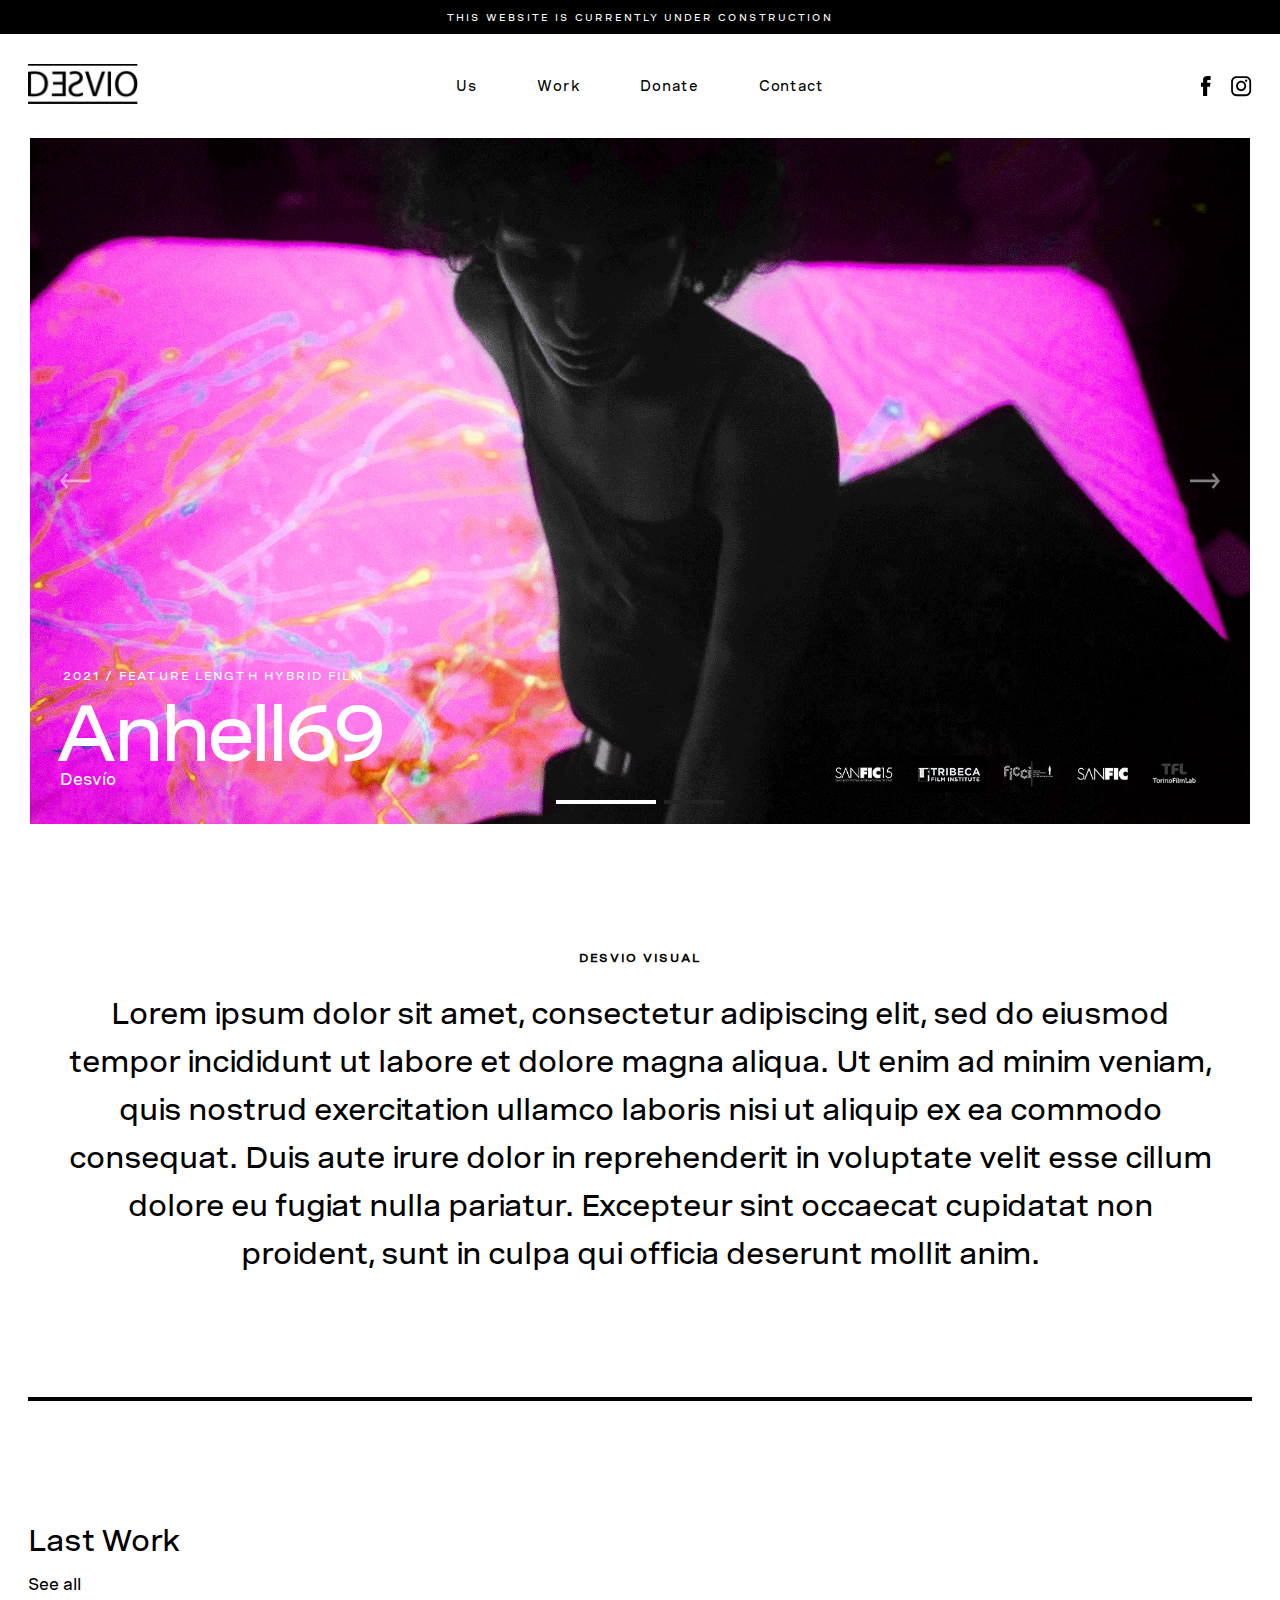
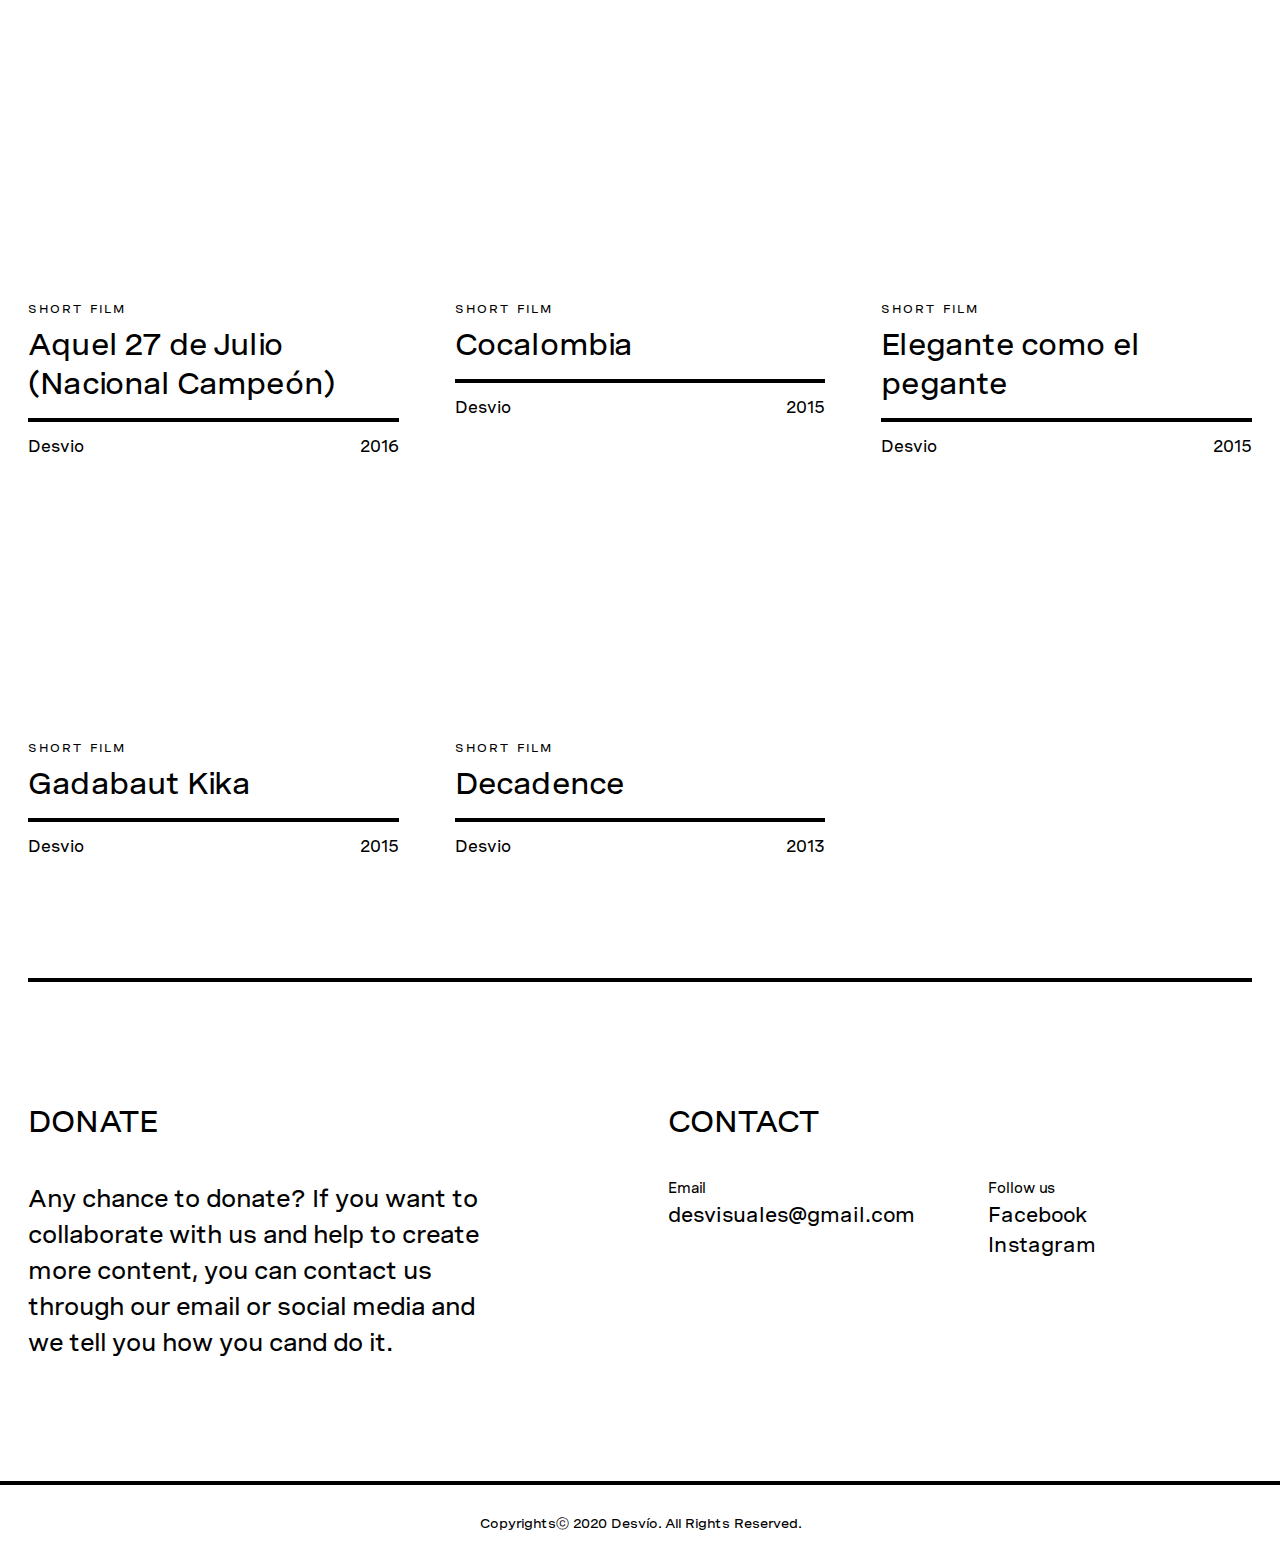
==== index.html @ 04365821 "Desvio Index" ====
<!DOCTYPE html>
<html lang="en">
  <head>
    <meta charset="UTF-8" />
    <meta name="viewport" content="width=device-width, initial-scale=1.0" />
    <meta http-equiv="X-UA-Compatible" content="ie=edge" />
    <title>DESVIO visual</title>
    <link rel="shortcut icon" href="images/favicon/favicon.ico" type="image/x-icon">
    <link rel="icon" href="images/favicon/favicon.ico" type="image/x-icon">
    <link rel="stylesheet" href="styles/styles.css" />
    <link rel="stylesheet" href="styles/filter-styles.css">
  </head>
  <body>
    <div class="auxiliary-bar">
      <small>
        This website is currently under construction
      </small>
    </div>
    <header class="header">
      <div class="container container-header">
        <div class="header-logo">
          <img src="images/logo.png" alt="DESVIO logo" />
        </div>
        
          <ul class="menu">
            <li class="menu-item"><a href="#" class="menu-link">Us</a></li>
            <li class="menu-item"><a href="#" class="menu-link">Work</a></li>
            <li class="menu-item"><a href="#" class="menu-link">Donate</a></li>
            <li class="menu-item"><a href="#" class="menu-link">Contact</a></li>
          </ul>
      
          <ul class="social-media">
            <li class="social-media-item social-media-face">
             <a href="https://www.facebook.com/desviotv/" target="a_blank"> <img src="images/icons/icon-facebook.svg" alt="Icon Facebook" /></a>
            </li class="social-media-item social-media-face">
            <li class="social-media-item social-media-insta">
              <a href="https://www.instagram.com/desviovisual/?hl=es-la" target="a_blank"><img src="images/icons/icon-instagram.svg" alt="Icon Instagram" /></a>
            </li>
          </ul>
     
      </div>
    </header>
    <div class="slider">
      <div class="slider-container">
        <div class="mySlides fade">
            <img src="images/anhell69.gif" alt="Anhell69">
          <div class="slide-description slide-description--black">
            <span class="slide-description__eyebrow">
              2021 / Feature Length Hybrid Film</span>
              <a href="#item-details" class="slide-description__link">
              <span class="slide-description__title">
                Anhell69</span
              >
            </a>
              <span class="slide-description__director"> Desvío</span>
          </div>
        </div>
        <div class="mySlides fade">
          <img src="images/son_of_sodom.gif" alt="Son of sodom">
          <div class="slide-description slide-description--black">
            <span class="slide-description__eyebrow">
                2021 / shortfilm </span>
              <a class="slide-description__link" href="#">
              <span class="slide-description__title">
               Son of sodom</span>
            </a>
              <span class="slide-description__director"> Desvío</span>
          </div>
        </div>  
        <a class="prev" onclick="plusSlides(-1)"><img src="images/icons/Icon-arrow-left-slider.svg" alt="Arrow Left Slider"></a>
        <a class="next" onclick="plusSlides(1)"><img src="images/icons/Icon-arrow-slider.svg" alt="Arrow RightSlider"></a>

        <div class="slider-dots">
          <span class="dot" onclick="currentSlide(1)">
          </span> 
          <span class="dot" onclick="currentSlide(2)"></span> 
        </div>
      </div>
    
    </div>
    <main>
      <div class="container">
        <div class="stament">
          <h5 class="stament-title">Desvio Visual</h5>
          <p class="stament-description">Lorem ipsum dolor sit amet, consectetur adipiscing elit, sed do eiusmod tempor incididunt ut labore et dolore magna aliqua. Ut enim ad minim veniam, quis nostrud exercitation ullamco laboris nisi ut aliquip ex ea commodo consequat. Duis aute irure dolor in reprehenderit in voluptate velit esse cillum dolore eu fugiat nulla pariatur. Excepteur sint occaecat cupidatat non proident, sunt in culpa qui officia deserunt mollit anim.</p>
          <hr class="separator">
        </div>

        <div class="last-work-container">
          <div class="last-work-header">
            <h2 class="last-work-header__title">
              Last Work
            </h2>
            <a href="" class="last-work-header__link">
              See all <img class="last-work-header__link__icon link-animated" src="Images/icons/icon-arrow-link.svg" alt="" />
            </a>
          </div>
          <div class="last-work__content">
            <div class="element-tile">
              <div class="element-tile__media"> 
                <iframe
                  src="https://www.youtube.com/embed/yC8WXFBJ1Y8"
                  frameborder="0"
                  allow="accelerometer; autoplay; encrypted-media; gyroscope; picture-in-picture"
                  allowfullscreen
                ></iframe>
              </div>
              <h6 class="element-tile__eyebrow">
                Short Film
              </h6>
              <h2 class="element-tile__title">
                Aquel 27 de Julio (Nacional Campeón)
              </h2>
              <hr class="separator element-tile__separator" />
              <span class="element-tile__director">
                Desvio
              </span>
              <span class="element-tile__year">
                2016
              </span>
            </div>
            <div class="element-tile">
              <div class="element-tile__media">
                <iframe
                  src="https://www.youtube.com/embed/OavfVPqR9Fc"
                  frameborder="0"
                  allow="accelerometer; autoplay; encrypted-media; gyroscope; picture-in-picture"
                  allowfullscreen
                ></iframe>
              </div>
              <h6 class="element-tile__eyebrow">
                Short Film
              </h6>
              <h2 class="element-tile__title">
                Cocalombia
              </h2>
              <hr class="separator element-tile__separator" />
              <span class="element-tile__director">
                Desvio
              </span>
              <span class="element-tile__year">
                2015
              </span>
            </div>
            <div class="element-tile">
              <div class="element-tile__media">
                  <iframe
                    src="https://player.vimeo.com/video/106075002?title=0&byline=0&portrait=0"
                    frameborder="0"
                    allow="autoplay; fullscreen"
                    allowfullscreen
                  ></iframe>
                <script src="https://player.vimeo.com/api/player.js"></script>
              </div>
              <h6 class="element-tile__eyebrow">
                Short Film
              </h6>
              <h2 class="element-tile__title">
                Elegante como el pegante
              </h2>
              <hr class="separator element-tile__separator" />
              <span class="element-tile__director">
                Desvio
              </span>
              <span class="element-tile__year">
                2015
              </span>
            </div>
            <div class="element-tile">
              <div class="element-tile__media">
                <iframe
                  src="https://www.youtube.com/embed/sgdXY-Kqw4E"
                  frameborder="0"
                  allow="accelerometer; autoplay; encrypted-media; gyroscope; picture-in-picture"
                  allowfullscreen
                ></iframe>
              </div>
              <h6 class="element-tile__eyebrow">
                Short Film
              </h6>
              <h2 class="element-tile__title">
                Gadabaut Kika
              </h2>
              <hr class="separator element-tile__separator" />
              <span class="element-tile__director">
                Desvio
              </span>
              <span class="element-tile__year">
                2015
              </span>
            </div>
            <div class="element-tile">
              <div class="element-tile__media">
                <iframe
                  src="https://www.youtube.com/embed/8o24Tc1BfIw"
                  frameborder="0"
                  allow="accelerometer; autoplay; encrypted-media; gyroscope; picture-in-picture"
                  allowfullscreen
                ></iframe>
              </div>
              <h6 class="element-tile__eyebrow">
                Short Film
              </h6>
              <h2 class="element-tile__title">
                Decadence
              </h2>
              <hr class="separator element-tile__separator" />
            <div class=>
                <span class="element-tile__director">
                  Desvio
                </span>
                <span class="element-tile__year">
                  2013
                </span>
            </div>
            </div>
          </div>
          <hr class="separator">
        </div>
      </div>
    </main>
    <footer class="footer">
      <div class="container container-footer">
        <div class="donate">
          <h2 class="donate-title">
            Donate
          </h2>
          <p class="donate-description"> 
            Any chance to donate? If you want to collaborate with us and help to create more content, you can contact us through our email or social media and we tell you how you cand do it.
          </p>
        </div>
        <div class="contact">
          <h2 class="contact-title">
            Contact
          </h2>
          <div class="contact-container">
              <div class="contact-data">
                <div class="contact-data__email">
                  <h6 class="contact-data__title">Email</h6>
                  <span class="contact-data__description">desvisuales@gmail.com</span>
                </div>
              </div>
              <div class="contact-data">
                  <div class="contact-data__social">
                    <h6 class="contact-data__title">
                      Follow us
                    </h6>
                  <div class="data-links">
                    <a class="data-links__link" href="https://www.facebook.com/desviotv/" target="a_blank">Facebook <img class="data-links__icon"src="Images/icons/Icon-arrow-link.svg" alt=""></a>
                    <a class="data-links__link" href="https://www.instagram.com/desviovisual/?hl=es-la" target="a_blank">Instagram <img class="data-links__icon"src="Images/icons/Icon-arrow-link.svg" alt=""></a>
                  </div>
                  </div>
              </div>
          </div>
        </div>
      </div>
      <hr class="separator footer__separator">
      <small class="footer__copyrights">Copyrightsⓒ 2020 Desvío. All Rights Reserved.</small>
    </footer>

    <div id="item-details" class="modal item-details">
      <div class="item-container">\
      <a class="close-button" href="#">
        <img src="images/icons/icon-close.svg" alt="Close button">
      </a>
      <div class="item-info">
        <div class="data-info">
          <div class="data-info__tittle"></div>
        </div>

      </div>
      <div class="item-description">
        <h1 class="item-description__title">
          Anhell69
        </h1>
        <div class="item-description__image">
          <img src="images/anhell69.gif" alt="Image Anhell69">
        </div>
      </div>
      </div>
    </div>
    <script src="js/app.js"></script>
  </body>
</html>
---- styles/styles.css ----
* {
  box-sizing: border-box;
  list-style: none;
  margin: 0;
  padding: 0;
  text-decoration: none;
}

@font-face {
  font-family: "Spezia Wide";
  src: url("../fonts/Spezia-WideMedium.eot");
  src: url("../fonts/Spezia-WideMedium.eot?#iefix") format("embedded-opentype"),
    url("../fonts/Spezia-WideMedium.woff2") format("woff2"),
    url("../fonts/Spezia-WideMedium.woff") format("woff"),
    url("../fonts/Spezia-WideMedium.ttf") format("truetype"),
    url("../fonts/Spezia-WideMedium.svg#Spezia-WideMedium") format("svg");
  font-weight: 500;
  font-style: normal;
  font-display: swap;
}

/* START ANIMATIONS */

.link-link {
  transition: transform 0.2s linear;
}

/* END ANIMATIONS */

body {
  font-family: Spezia Wide, Arial, Helvetica, sans-serif;
}

img,
video,
iframe {
  width: 100%;
}

h1 {
  font-size: 80px;
  line-height: 1;
  letter-spacing: -5px;
}

h2 {
  font-size: 30px;
  font-weight: inherit;
  letter-spacing: -0.83px;
  line-height: 1.3;
}

h6 {
  font-size: 14px;
  line-height: 1;
  font-weight: inherit;
}

.span {
  display: inline-block;
}

.separator {
  background-color: black;
  border: 0;
  height: 4px;
}

.auxiliary-bar {
  background: black;
  color: white;
  font-size: 12px;
  letter-spacing: 2px;
  padding: 10px 20px;
  text-align: center;
  text-transform: uppercase;
}

.header {
  margin: 30px 0;
}

.container {
  margin: 0 auto;
  max-width: 1920px;
  padding: 0 28px;
  width: 100%;
}

.container-header {
  align-items: center;
  display: flex;
  justify-content: space-between;
}

.container-header > * {
  flex: 1;
}

.container-footer {
  display: grid;
  grid-template-columns: repeat(12, 1fr);
  grid-column-gap: 56px;
  width: 100%;
}

.header-logo {
  width: 100%;
}

.header-logo img {
  max-width: 110px;
}

.menu {
  display: flex;
  justify-content: space-between;
}

.menu-link {
  color: black;
  display: block;
  font-size: 14px;
  letter-spacing: 0.88px;
  padding: 10px 30px;
}

.social-media {
  align-items: center;
  display: flex;
  justify-content: flex-end;
}

.social-media-item {
  height: 20px;
  padding: 0;
}

.social-media-item:not(:first-child) {
  margin-left: 20px;
}

.stament {
  margin-bottom: 120px;
  text-align: center;
}

.stament-title {
  font-size: 12px;
  letter-spacing: 2px;
  line-height: 1.8;
  margin-bottom: 20px;
  text-transform: uppercase;
}

.stament-description {
  font-size: 30px;
  letter-spacing: -1px;
  line-height: 1.6;
  margin: 0 auto 120px;
  max-width: 1144px;
  width: 100%;
}

.last-work-container {
  margin-bottom: 120px;
}

.last-work-header {
  margin-bottom: 80px;
}

.last-work-header__title {
  margin-bottom: 15px;
}

.last-work-header__link {
  font-size: 16px;
  color: black;
}

.last-work-header__link__icon {
  margin-left: 10px;
  width: 23px;
}

.last-work__content {
  display: grid;
  grid-template-columns: repeat(3, 1fr);
  grid-gap: 56px;
  margin-bottom: 120px;
}

.element-tile {
  position: relative;
}

.element-tile__media {
  padding-bottom: 56.2%;
  position: relative;
  margin-bottom: 20px;
}
.element-tile__media img,
.element-tile__media iframe {
  height: 100%;
  position: absolute;
}

.element-tile__eyebrow {
  font-size: 12px;
  line-height: 1;
  letter-spacing: 2px;
  margin-bottom: 10px;
  text-transform: uppercase;
}

.element-tile__title,
.element-tile__separator {
  margin-bottom: 15px;
}

.element-tile__director,
.element-tile__year {
  font-size: 16px;
  line-height: 1.3;
  letter-spacing: 0;
}

.element-tile__title {
  margin-bottom: 15px;
}

.element-tile__year {
  position: absolute;
  right: 0;
}

.container-footer {
  margin-bottom: 120px;
}

.donate {
  grid-column: 1 /6;
}

.donate-title,
.contact-title {
  margin-bottom: 40px;
  text-transform: uppercase;
}

.donate-description {
  font-size: 24px;
  font-weight: 300;
  line-height: 1.5;
}

.contact {
  grid-column: 7 / 13;
}

.contact-container {
  display: flex;
  justify-content: space-between;
}

.contact-container > * {
  width: calc((100% - 56px) / 2);
}

.contact-data__description,
.data-links__link {
  color: black;
  font-size: 20px;
  line-height: 1;
}

.contact-data div:not(:last-child) {
  margin-bottom: 25px;
}

.contact-data__title {
  margin-bottom: 10px;
}

.data-links .data-links__link:not(:last-child) {
  margin-bottom: 10px;
}

.data-links__link {
  display: block;
}

.data-links__icon {
  transition: transform 0.2s ease;
  width: 23px;
}

.data-links__link:hover .data-links__icon {
  transform: translateX(10px);
}

.footer__separator,
.footer__copyrights {
  grid-column: 1 / 13;
}

.footer__copyrights {
  padding: 30px 0;
  display: block;
  text-align: center;
}

/* MODAL */
.modal {
  background: transparent;
  bottom: 50%;
  height: 0;
  left: 50%;
  overflow: hidden;
  position: absolute;
  right: 50%;
  top: 50%;
  width: 0;
}

.modal:target {
  background: rgba(0, 0, 0, 0.9);
  bottom: 0;
  height: 100vh;
  left: 0;
  position: fixed;
  right: 0;
  top: 0;
  transition: background 0.2s linear;
  width: 100vw;
}

.item-container {
  border: 1px solid red;
  column-gap: 56px;
  display: grid;
  grid-template-columns: repeat(12, 1fr);
  margin: 0 auto;
  max-width: 1920px;
  width: 100%;
}

.item-info {
  grid-column: 2 / 5;
}

.item-descrioption__title {
  grid-column: 5 / 11;
}

.item-description__title {
  color: white;
}
---- styles/filter-styles.css ----
.slider {
  margin-bottom: 120px;
}

.slider-container {
  margin: auto;
  max-width: 1920px;
  padding: 0 30px;
  position: relative;
  width: 100%;
}

.mySlides {
  display: none;
}

.slide-description > * {
  display: block;
}

.slide-description {
  bottom: 40px;
  color: white;
  left: 60px;
  position: absolute;
}

.slide-description__eyebrow {
  font-size: 12px;
  line-height: 1;
  letter-spacing: 2px;
  margin-bottom: 10px;
  margin-left: 0.2rem;
  text-transform: uppercase;
}

.slide-description__link {
  color: white;
}

.slide-description__link--black {
  color: black;
}

.slide-description__title {
  font-size: 80px;
  line-height: 1;
  letter-spacing: -5px;
  margin-bottom: 50px;
  margin-left: -0.3rem;
}

.slide-description__director {
  font-size: 16px;
  line-height: 1;
}

.prev,
.next {
  cursor: pointer;
  opacity: 0.5;
  padding: 30px;
  position: absolute;
  top: 50%;
  transform: translateY(-50%);
  transition: opacity 0.6s ease, transform 0.3s;
  width: auto;
}

/* Position the "next button" to the right */

.prev {
  left: 30px;
}

.next {
  right: 30px;
}

/* On hover, add a black background color with a little bit see-through */

.prev:hover,
.next:hover {
  color: red;
  opacity: 1;
  transform: translateX(-10px) translateY(-50%);
}

.next:hover {
  transform: translateX(10px) translateY(-50%);
}

.slider-dots {
  bottom: 20px;
  position: absolute;
  left: 50%;
  transform: translateX(-50%);
}

/* The dots/bullets/indicators */
.dot {
  cursor: pointer;
  display: inline-block;
  height: 4px;
  margin: 0 2px;
  background-color: #222222;
  transition: background-color 0.6s ease, width 0.6s;
  width: 60px;
}

.active,
.dot:hover {
  background-color: white;
}

.active {
  width: 100px;
}

/* Fading animation */
.fade {
  -webkit-animation-name: fade;
  -webkit-animation-duration: 1.5s;
  animation-name: fade;
  animation-duration: 1.5s;
}

@-webkit-keyframes fade {
  from {
    opacity: 0.4;
  }
  to {
    opacity: 1;
  }
}

@keyframes fade {
  from {
    opacity: 0.4;
  }
  to {
    opacity: 1;
  }
}

/* On smaller screens, decrease text size */
@media only screen and (max-width: 300px) {
  .prev,
  .next,
  .text {
    font-size: 11px;
  }
}
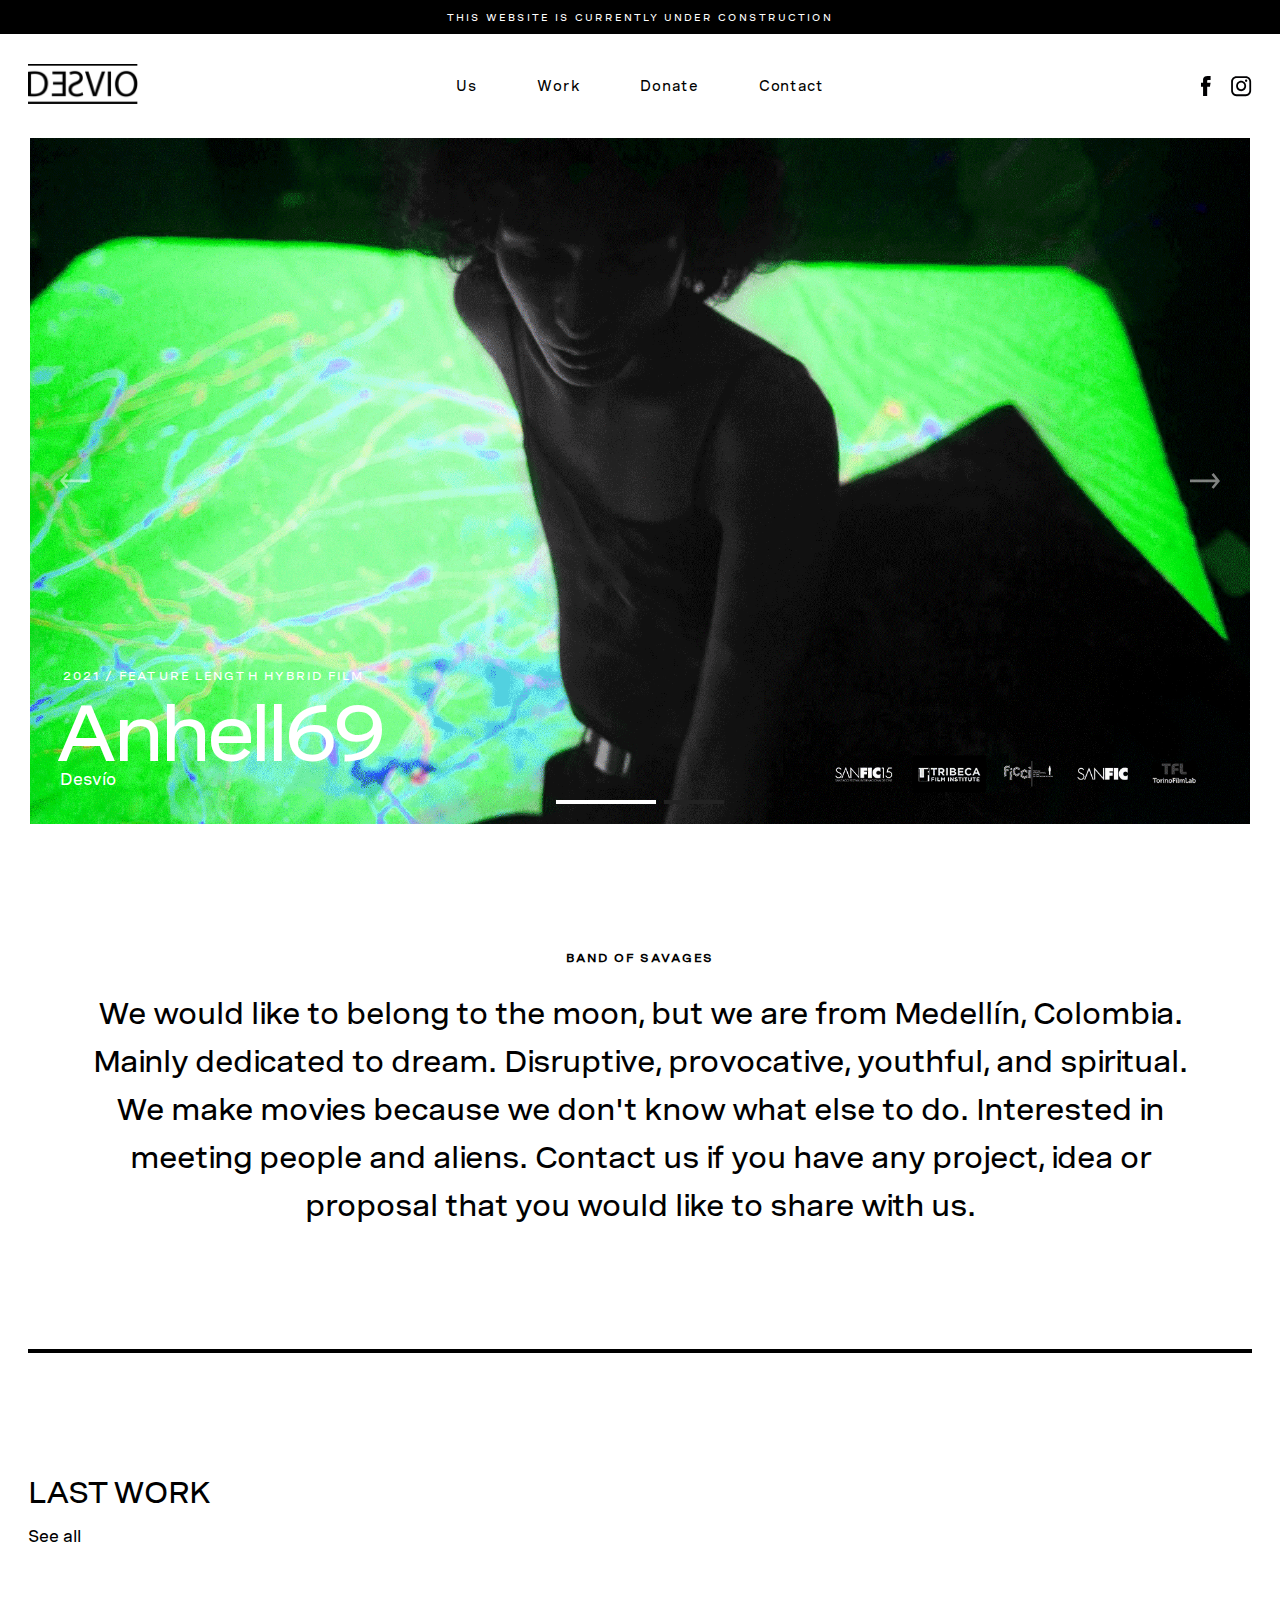
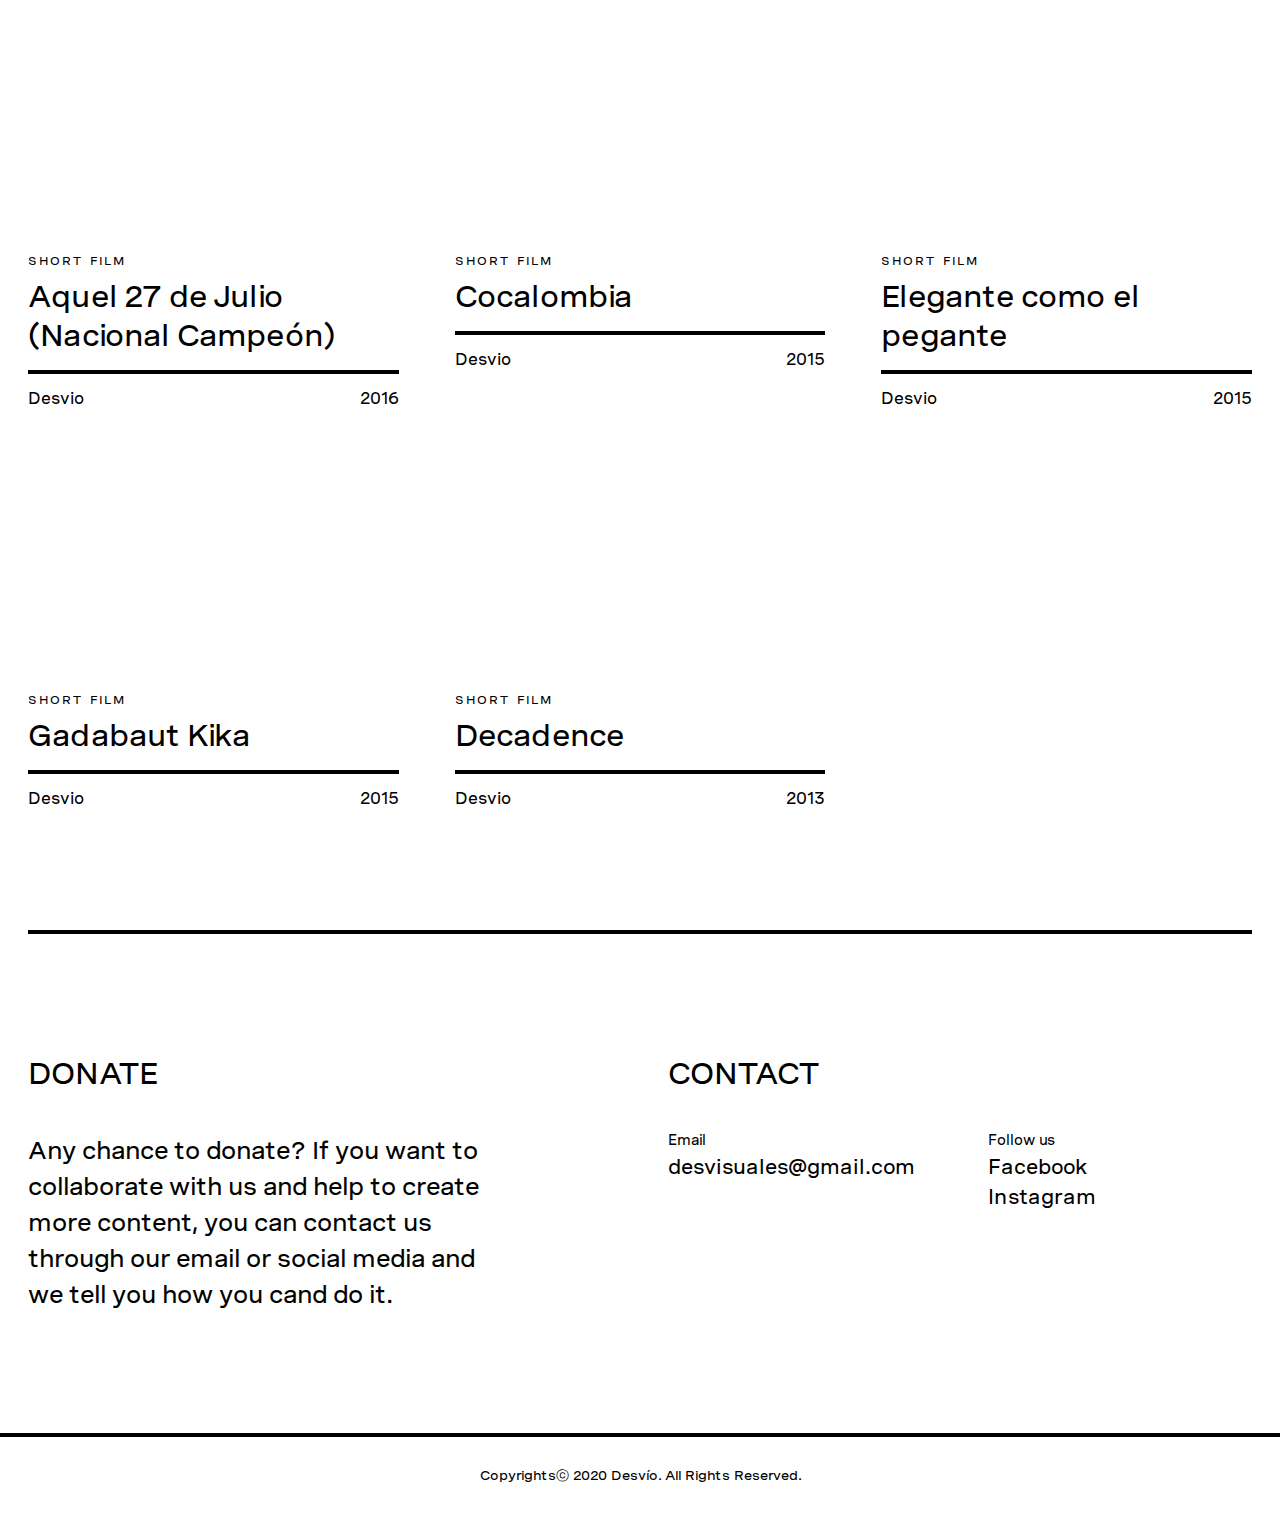
==== commit 965bab2d: "CNAME" ====
--- a/index.html
+++ b/index.html
@@ -81,8 +81,15 @@
     <main>
       <div class="container">
         <div class="stament">
-          <h5 class="stament-title">Desvio Visual</h5>
-          <p class="stament-description">Lorem ipsum dolor sit amet, consectetur adipiscing elit, sed do eiusmod tempor incididunt ut labore et dolore magna aliqua. Ut enim ad minim veniam, quis nostrud exercitation ullamco laboris nisi ut aliquip ex ea commodo consequat. Duis aute irure dolor in reprehenderit in voluptate velit esse cillum dolore eu fugiat nulla pariatur. Excepteur sint occaecat cupidatat non proident, sunt in culpa qui officia deserunt mollit anim.</p>
+          <h5 class="stament-title">Band of savages</h5>
+          <p class="stament-description">We would like to belong to the moon, but we are from Medellín, Colombia.
+            Mainly dedicated to dream.
+            Disruptive, provocative, youthful, and spiritual.
+            We make movies because we don't know what else to do.
+            Interested in meeting people and aliens.
+            Contact us if you have any project,
+            idea or proposal that you would like to share with us.
+            </p>
           <hr class="separator">
         </div>
 
--- a/styles/styles.css
+++ b/styles/styles.css
@@ -172,6 +172,7 @@
 
 .last-work-header__title {
   margin-bottom: 15px;
+  text-transform: uppercase;
 }
 
 .last-work-header__link {
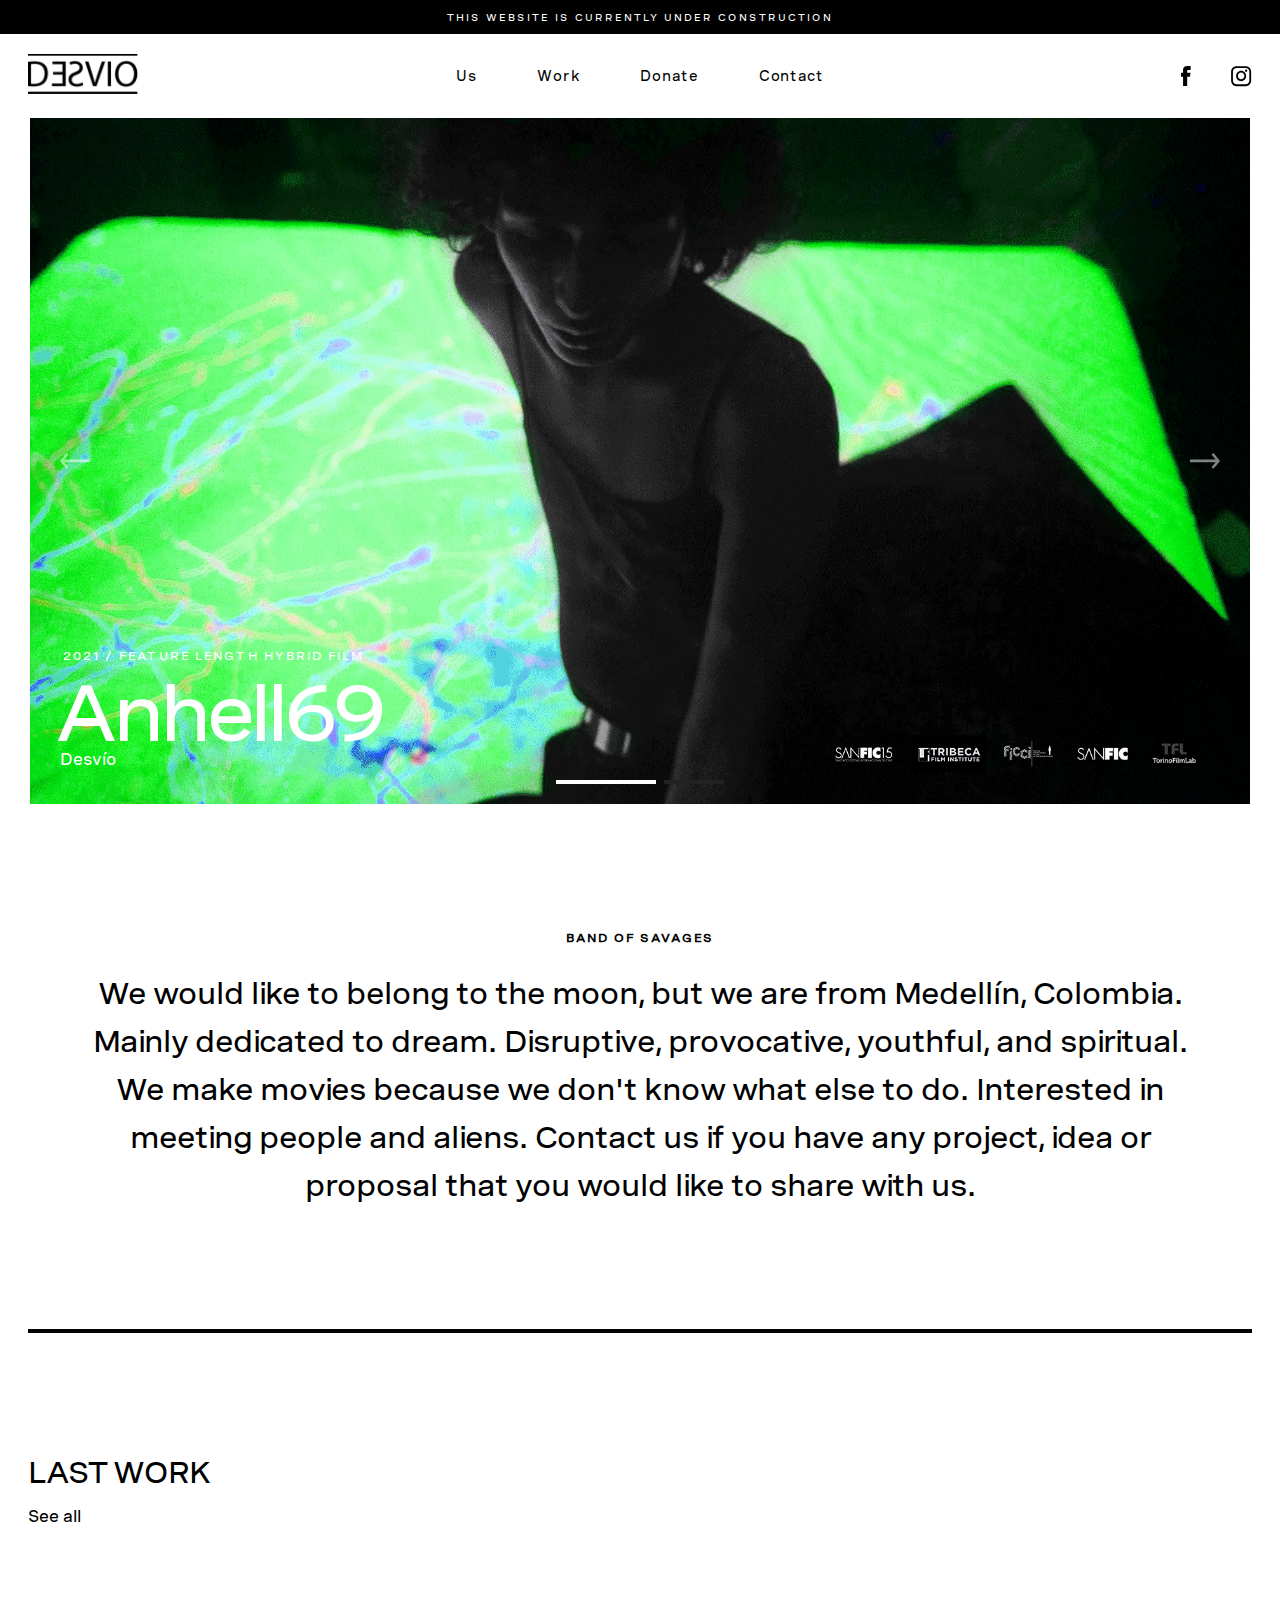
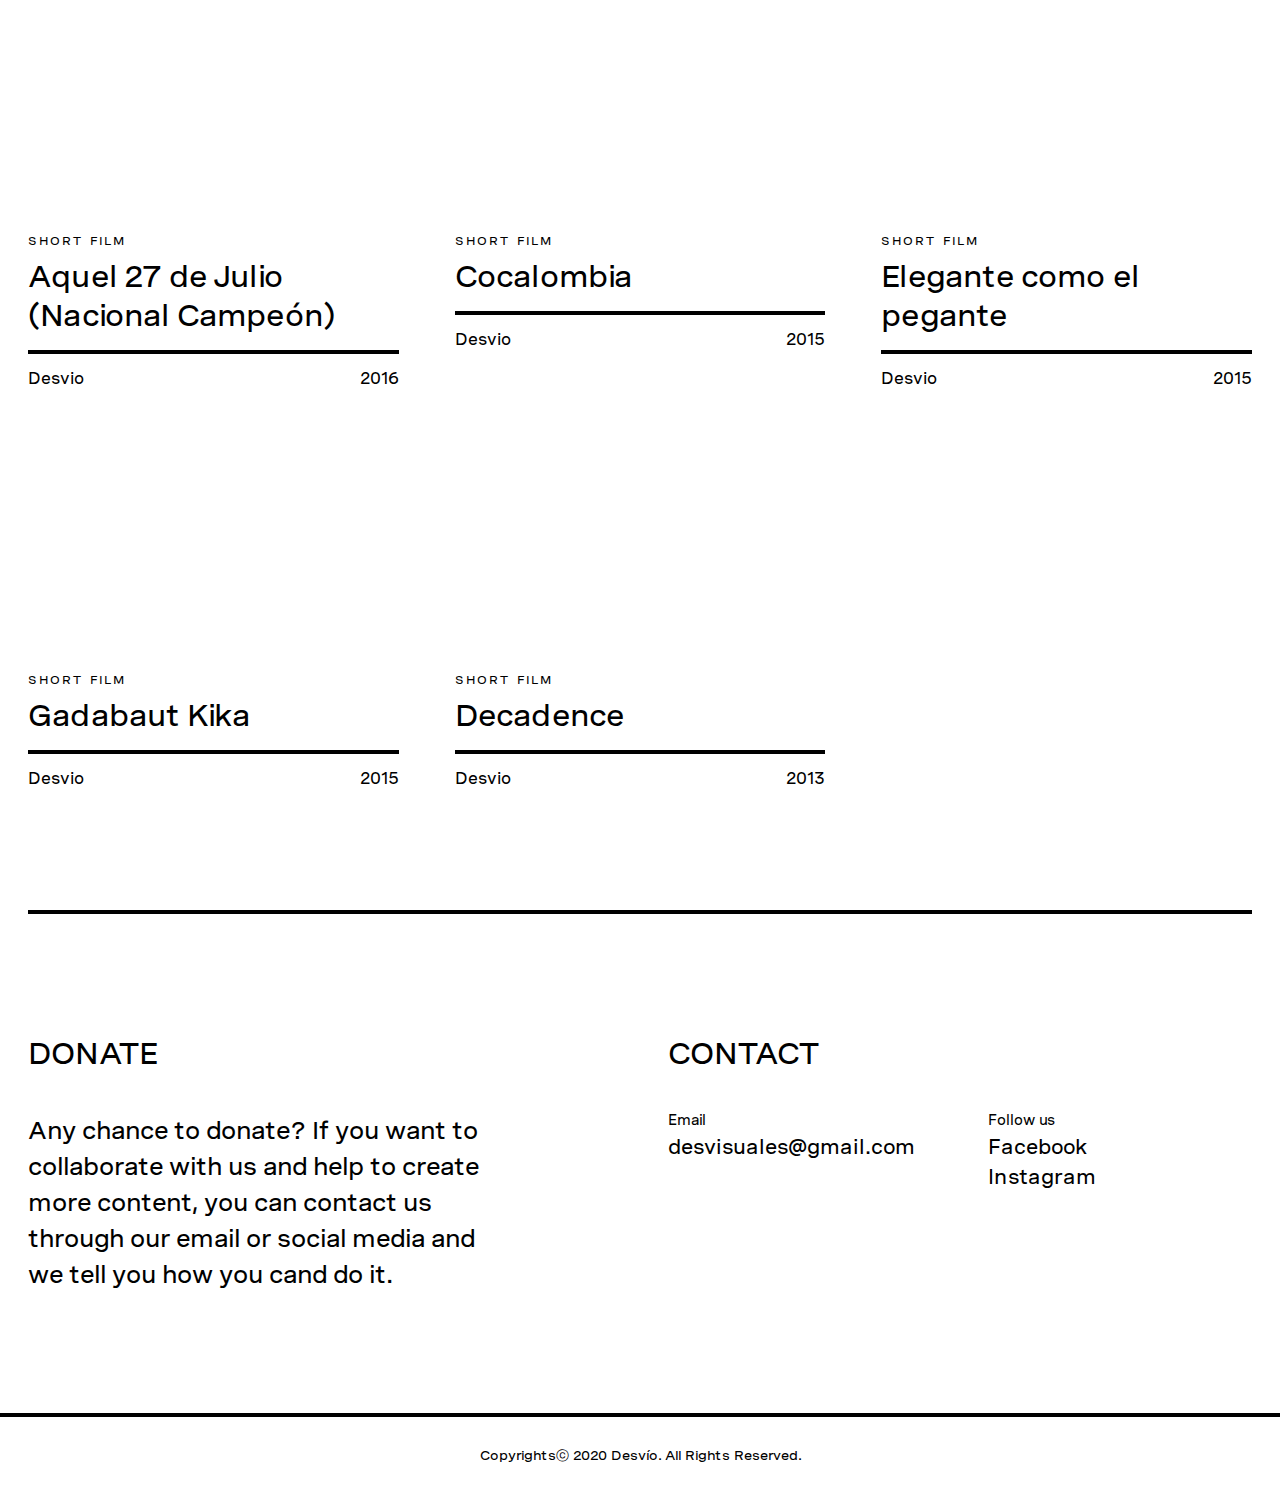
==== commit 7d322534: "Set Modal" ====
--- a/index.html
+++ b/index.html
@@ -5,10 +5,14 @@
     <meta name="viewport" content="width=device-width, initial-scale=1.0" />
     <meta http-equiv="X-UA-Compatible" content="ie=edge" />
     <title>DESVIO visual</title>
-    <link rel="shortcut icon" href="images/favicon/favicon.ico" type="image/x-icon">
-    <link rel="icon" href="images/favicon/favicon.ico" type="image/x-icon">
+    <link
+      rel="shortcut icon"
+      href="images/favicon/favicon.ico"
+      type="image/x-icon"
+    />
+    <link rel="icon" href="images/favicon/favicon.ico" type="image/x-icon" />
     <link rel="stylesheet" href="styles/styles.css" />
-    <link rel="stylesheet" href="styles/filter-styles.css">
+    <link rel="stylesheet" href="styles/filter-styles.css" />
   </head>
   <body>
     <div class="auxiliary-bar">
@@ -21,76 +25,86 @@
         <div class="header-logo">
           <img src="images/logo.png" alt="DESVIO logo" />
         </div>
-        
-          <ul class="menu">
-            <li class="menu-item"><a href="#" class="menu-link">Us</a></li>
-            <li class="menu-item"><a href="#" class="menu-link">Work</a></li>
-            <li class="menu-item"><a href="#" class="menu-link">Donate</a></li>
-            <li class="menu-item"><a href="#" class="menu-link">Contact</a></li>
-          </ul>
-      
-          <ul class="social-media">
-            <li class="social-media-item social-media-face">
-             <a href="https://www.facebook.com/desviotv/" target="a_blank"> <img src="images/icons/icon-facebook.svg" alt="Icon Facebook" /></a>
-            </li class="social-media-item social-media-face">
-            <li class="social-media-item social-media-insta">
-              <a href="https://www.instagram.com/desviovisual/?hl=es-la" target="a_blank"><img src="images/icons/icon-instagram.svg" alt="Icon Instagram" /></a>
-            </li>
-          </ul>
-     
+
+        <ul class="menu">
+          <li class="menu-item"><a href="#" class="menu-link">Us</a></li>
+          <li class="menu-item"><a href="#" class="menu-link">Work</a></li>
+          <li class="menu-item"><a href="#" class="menu-link">Donate</a></li>
+          <li class="menu-item"><a href="#" class="menu-link">Contact</a></li>
+        </ul>
+
+        <ul class="social-media">
+          <li class="social-media-item social-media-face">
+            <a href="https://www.facebook.com/desviotv/" target="a_blank">
+              <img src="images/icons/icon-facebook.svg" alt="Icon Facebook"
+            /></a>
+          </li>
+
+          <li class="social-media-item social-media-face"></li>
+          <li class="social-media-item social-media-insta">
+            <a
+              href="https://www.instagram.com/desviovisual/?hl=es-la"
+              target="a_blank"
+              ><img src="images/icons/icon-instagram.svg" alt="Icon Instagram"
+            /></a>
+          </li>
+        </ul>
       </div>
     </header>
     <div class="slider">
       <div class="slider-container">
         <div class="mySlides fade">
-            <img src="images/anhell69.gif" alt="Anhell69">
+          <img src="images/anhell69.gif" alt="Anhell69" />
           <div class="slide-description slide-description--black">
             <span class="slide-description__eyebrow">
-              2021 / Feature Length Hybrid Film</span>
-              <a href="#item-details" class="slide-description__link">
-              <span class="slide-description__title">
-                Anhell69</span
-              >
+              2021 / Feature Length Hybrid Film</span
+            >
+            <a href="#item-details" class="slide-description__link">
+              <span class="slide-description__title"> Anhell69</span>
             </a>
-              <span class="slide-description__director"> Desvío</span>
+            <span class="slide-description__director"> Desvío</span>
           </div>
         </div>
         <div class="mySlides fade">
-          <img src="images/son_of_sodom.gif" alt="Son of sodom">
+          <img src="images/son_of_sodom.gif" alt="Son of sodom" />
           <div class="slide-description slide-description--black">
-            <span class="slide-description__eyebrow">
-                2021 / shortfilm </span>
-              <a class="slide-description__link" href="#">
-              <span class="slide-description__title">
-               Son of sodom</span>
+            <span class="slide-description__eyebrow"> 2021 / shortfilm </span>
+            <a class="slide-description__link" href="#">
+              <span class="slide-description__title"> Son of sodom</span>
             </a>
-              <span class="slide-description__director"> Desvío</span>
-          </div>
-        </div>  
-        <a class="prev" onclick="plusSlides(-1)"><img src="images/icons/Icon-arrow-left-slider.svg" alt="Arrow Left Slider"></a>
-        <a class="next" onclick="plusSlides(1)"><img src="images/icons/Icon-arrow-slider.svg" alt="Arrow RightSlider"></a>
+            <span class="slide-description__director"> Desvío</span>
+          </div>
+        </div>
+        <a class="prev" onclick="plusSlides(-1)"
+          ><img
+            src="images/icons/Icon-arrow-left-slider.svg"
+            alt="Arrow Left Slider"
+        /></a>
+        <a class="next" onclick="plusSlides(1)"
+          ><img
+            src="images/icons/Icon-arrow-slider.svg"
+            alt="Arrow RightSlider"
+        /></a>
 
         <div class="slider-dots">
-          <span class="dot" onclick="currentSlide(1)">
-          </span> 
-          <span class="dot" onclick="currentSlide(2)"></span> 
-        </div>
-      </div>
-    
+          <span class="dot" onclick="currentSlide(1)"> </span>
+          <span class="dot" onclick="currentSlide(2)"></span>
+        </div>
+      </div>
     </div>
     <main>
       <div class="container">
         <div class="stament">
           <h5 class="stament-title">Band of savages</h5>
-          <p class="stament-description">We would like to belong to the moon, but we are from Medellín, Colombia.
-            Mainly dedicated to dream.
-            Disruptive, provocative, youthful, and spiritual.
-            We make movies because we don't know what else to do.
-            Interested in meeting people and aliens.
-            Contact us if you have any project,
-            idea or proposal that you would like to share with us.
-            </p>
-          <hr class="separator">
+          <p class="stament-description">
+            We would like to belong to the moon, but we are from Medellín,
+            Colombia. Mainly dedicated to dream. Disruptive, provocative,
+            youthful, and spiritual. We make movies because we don't know what
+            else to do. Interested in meeting people and aliens. Contact us if
+            you have any project, idea or proposal that you would like to share
+            with us.
+          </p>
+          <hr class="separator" />
         </div>
 
         <div class="last-work-container">
@@ -99,12 +113,17 @@
               Last Work
             </h2>
             <a href="" class="last-work-header__link">
-              See all <img class="last-work-header__link__icon link-animated" src="Images/icons/icon-arrow-link.svg" alt="" />
+              See all
+              <img
+                class="last-work-header__link__icon link-animated"
+                src="Images/icons/icon-arrow-link.svg"
+                alt=""
+              />
             </a>
           </div>
           <div class="last-work__content">
             <div class="element-tile">
-              <div class="element-tile__media"> 
+              <div class="element-tile__media">
                 <iframe
                   src="https://www.youtube.com/embed/yC8WXFBJ1Y8"
                   frameborder="0"
@@ -151,12 +170,12 @@
             </div>
             <div class="element-tile">
               <div class="element-tile__media">
-                  <iframe
-                    src="https://player.vimeo.com/video/106075002?title=0&byline=0&portrait=0"
-                    frameborder="0"
-                    allow="autoplay; fullscreen"
-                    allowfullscreen
-                  ></iframe>
+                <iframe
+                  src="https://player.vimeo.com/video/106075002?title=0&byline=0&portrait=0"
+                  frameborder="0"
+                  allow="autoplay; fullscreen"
+                  allowfullscreen
+                ></iframe>
                 <script src="https://player.vimeo.com/api/player.js"></script>
               </div>
               <h6 class="element-tile__eyebrow">
@@ -212,18 +231,17 @@
                 Decadence
               </h2>
               <hr class="separator element-tile__separator" />
-            <div class=>
-                <span class="element-tile__director">
-                  Desvio
-                </span>
-                <span class="element-tile__year">
-                  2013
-                </span>
-            </div>
-            </div>
-          </div>
-          <hr class="separator">
-        </div>
+
+              <span class="element-tile__director">
+                Desvio
+              </span>
+              <span class="element-tile__year">
+                2013
+              </span>
+            </div>
+          </div>
+        </div>
+        <hr class="separator" />
       </div>
     </main>
     <footer class="footer">
@@ -232,8 +250,10 @@
           <h2 class="donate-title">
             Donate
           </h2>
-          <p class="donate-description"> 
-            Any chance to donate? If you want to collaborate with us and help to create more content, you can contact us through our email or social media and we tell you how you cand do it.
+          <p class="donate-description">
+            Any chance to donate? If you want to collaborate with us and help to
+            create more content, you can contact us through our email or social
+            media and we tell you how you cand do it.
           </p>
         </div>
         <div class="contact">
@@ -241,51 +261,97 @@
             Contact
           </h2>
           <div class="contact-container">
-              <div class="contact-data">
-                <div class="contact-data__email">
-                  <h6 class="contact-data__title">Email</h6>
-                  <span class="contact-data__description">desvisuales@gmail.com</span>
+            <div class="contact-data">
+              <div class="contact-data__email">
+                <h6 class="contact-data__title">Email</h6>
+                <span class="contact-data__description"
+                  >desvisuales@gmail.com</span
+                >
+              </div>
+            </div>
+            <div class="contact-data">
+              <div class="contact-data__social">
+                <h6 class="contact-data__title">
+                  Follow us
+                </h6>
+                <div class="data-links">
+                  <a
+                    class="data-links__link"
+                    href="https://www.facebook.com/desviotv/"
+                    target="a_blank"
+                    >Facebook
+                    <img
+                      class="data-links__icon"
+                      src="Images/icons/Icon-arrow-link.svg"
+                      alt=""
+                  /></a>
+                  <a
+                    class="data-links__link"
+                    href="https://www.instagram.com/desviovisual/?hl=es-la"
+                    target="a_blank"
+                    >Instagram
+                    <img
+                      class="data-links__icon"
+                      src="Images/icons/Icon-arrow-link.svg"
+                      alt=""
+                  /></a>
                 </div>
               </div>
-              <div class="contact-data">
-                  <div class="contact-data__social">
-                    <h6 class="contact-data__title">
-                      Follow us
-                    </h6>
-                  <div class="data-links">
-                    <a class="data-links__link" href="https://www.facebook.com/desviotv/" target="a_blank">Facebook <img class="data-links__icon"src="Images/icons/Icon-arrow-link.svg" alt=""></a>
-                    <a class="data-links__link" href="https://www.instagram.com/desviovisual/?hl=es-la" target="a_blank">Instagram <img class="data-links__icon"src="Images/icons/Icon-arrow-link.svg" alt=""></a>
-                  </div>
-                  </div>
-              </div>
-          </div>
-        </div>
-      </div>
-      <hr class="separator footer__separator">
-      <small class="footer__copyrights">Copyrightsⓒ 2020 Desvío. All Rights Reserved.</small>
+            </div>
+          </div>
+        </div>
+      </div>
+      <hr class="separator footer__separator" />
+      <small class="footer__copyrights"
+        >Copyrightsⓒ 2020 Desvío. All Rights Reserved.</small
+      >
     </footer>
 
     <div id="item-details" class="modal item-details">
-      <div class="item-container">\
-      <a class="close-button" href="#">
-        <img src="images/icons/icon-close.svg" alt="Close button">
-      </a>
-      <div class="item-info">
-        <div class="data-info">
-          <div class="data-info__tittle"></div>
-        </div>
-
-      </div>
-      <div class="item-description">
-        <h1 class="item-description__title">
-          Anhell69
-        </h1>
-        <div class="item-description__image">
-          <img src="images/anhell69.gif" alt="Image Anhell69">
-        </div>
-      </div>
+      <div class="item-container">
+        <a class="close-button" href="#">
+          <img src="images/icons/icon-close.svg" alt="Close button" />
+        </a>
+        <div class="item-info">
+          <div class="data-info">
+            <span class="data-info__title">Director</span>
+            <span class="data-info__description">Theo Montoya</span>
+          </div>
+          <div class="data-info">
+            <span class="data-info__title">Producer</span>
+            <span class="data-info__description"> Desvio Visual</span>
+          </div>
+          <div class="data-info">
+            <span class="data-info__title">Co-production</span>
+            <span class="data-info__description">Argentina, Romania</span>
+          </div>
+          <div class="data-info">
+            <span class="data-info__title">Stage</span>
+            <span class="data-info__description">Development Stage</span>
+          </div>
+          <div class="data-info">
+            <span class="data-info__title">Year</span>
+            <span class="data-info__description">2022</span>
+          </div>
+        </div>
+        <div class="item-description">
+          <h1 class="item-description__title">
+            Anhell69
+          </h1>
+          <div class="item-description__image">
+            <img src="images/anhell69.gif" alt="Image Anhell69" />
+          </div>
+          <p class="item-description__description">
+            After members of the queer scene in Medellín, Colombia are cast for
+            a vampire movie, the film’s protagonist - Camilo Najar - dies of a
+            heroin overdose at age 21. As the youth in Colombia grapple with a
+            disarmingly high rate of suicide and drug overdoses, the neo-noir
+            documentary ANHELL69 uses a punk rock aesthetic to explore this
+            generation’s “no future” mindset.
+          </p>
+        </div>
       </div>
     </div>
     <script src="js/app.js"></script>
   </body>
-</html>+</html>
--- a/styles/styles.css
+++ b/styles/styles.css
@@ -14,9 +14,20 @@
     url("../fonts/Spezia-WideMedium.woff") format("woff"),
     url("../fonts/Spezia-WideMedium.ttf") format("truetype"),
     url("../fonts/Spezia-WideMedium.svg#Spezia-WideMedium") format("svg");
-  font-weight: 500;
+  font-weight: normal;
   font-style: normal;
   font-display: swap;
+}
+
+::-moz-selection {
+  /* Code for Firefox */
+  color: black;
+  background: white;
+}
+
+::selection {
+  color: white;
+  background: black;
 }
 
 /* START ANIMATIONS */
@@ -77,7 +88,11 @@
 }
 
 .header {
-  margin: 30px 0;
+  margin: 20px 0;
+}
+
+main {
+  margin-bottom: 120px;
 }
 
 .container {
@@ -318,7 +333,7 @@
   bottom: 50%;
   height: 0;
   left: 50%;
-  overflow: hidden;
+  overflow: scroll;
   position: absolute;
   right: 50%;
   top: 50%;
@@ -326,7 +341,7 @@
 }
 
 .modal:target {
-  background: rgba(0, 0, 0, 0.9);
+  background: rgba(0, 0, 0, 1);
   bottom: 0;
   height: 100vh;
   left: 0;
@@ -338,23 +353,71 @@
 }
 
 .item-container {
-  border: 1px solid red;
   column-gap: 56px;
   display: grid;
   grid-template-columns: repeat(12, 1fr);
   margin: 0 auto;
   max-width: 1920px;
-  width: 100%;
+  padding-top: 80px;
+  width: 100%;
+}
+
+.close-button {
+  display: block;
+  position: absolute;
+  right: 40px;
+  top: 40px;
+  width: 35px;
+}
+
+.modal:target .close-button {
+  position: fixed;
 }
 
 .item-info {
+  color: white;
   grid-column: 2 / 5;
-}
-
-.item-descrioption__title {
+  margin-top: 120px;
+}
+
+.data-info {
+  margin-bottom: 20px;
+}
+
+.data-info > * {
+  display: block;
+}
+
+.data-info__title {
+  color: rgba(255, 255, 255, 0.6);
+  font-size: 12px;
+  letter-spacing: 2px;
+  line-height: 1;
+  margin-bottom: 5px;
+  text-transform: uppercase;
+}
+
+.item-info__description {
+  font-size: 16px;
+  line-height: 1;
+}
+
+.item-description {
+  color: white;
   grid-column: 5 / 11;
 }
 
 .item-description__title {
-  color: white;
-}
+  margin-bottom: 40px;
+  font-weight: 100;
+}
+
+.item-description__image {
+  margin-bottom: 80px;
+}
+
+.item-description__description {
+  font-size: 30px;
+  letter-spacing: -0.5px;
+  line-height: 1.5;
+}
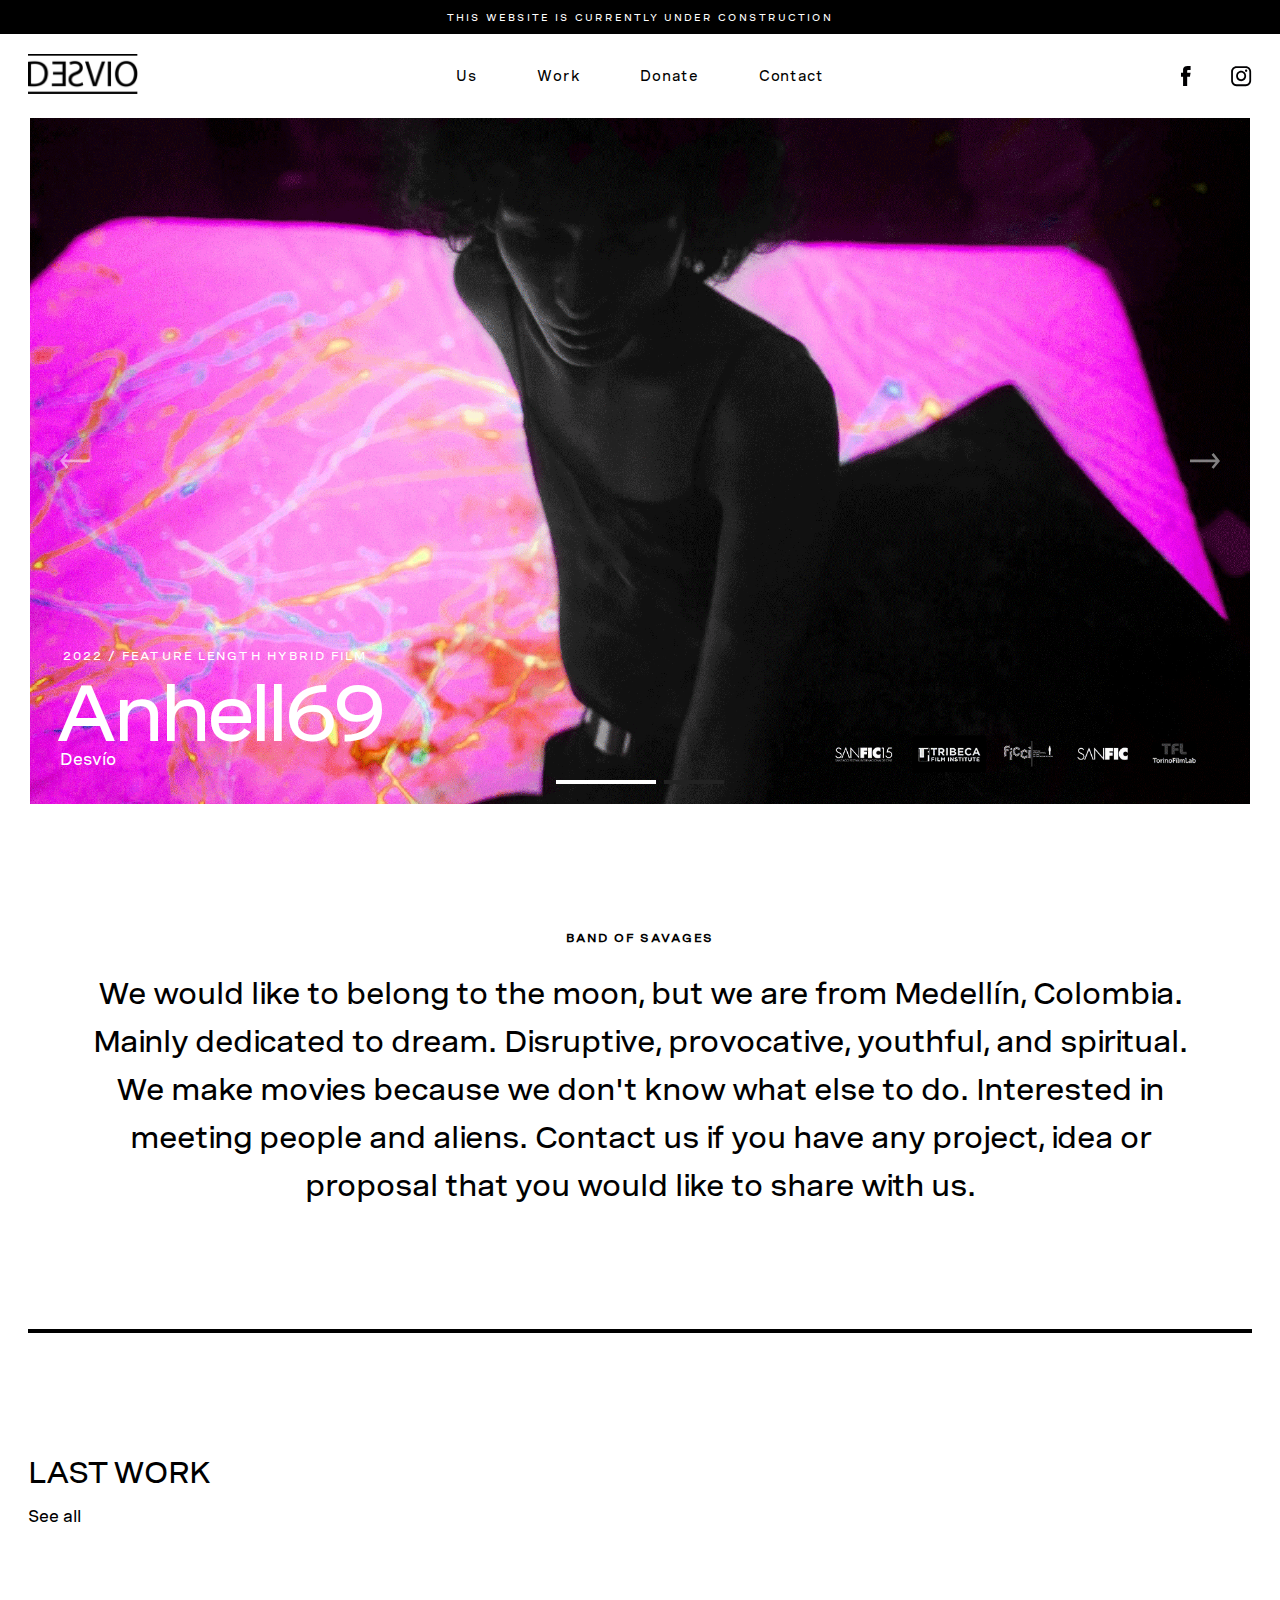
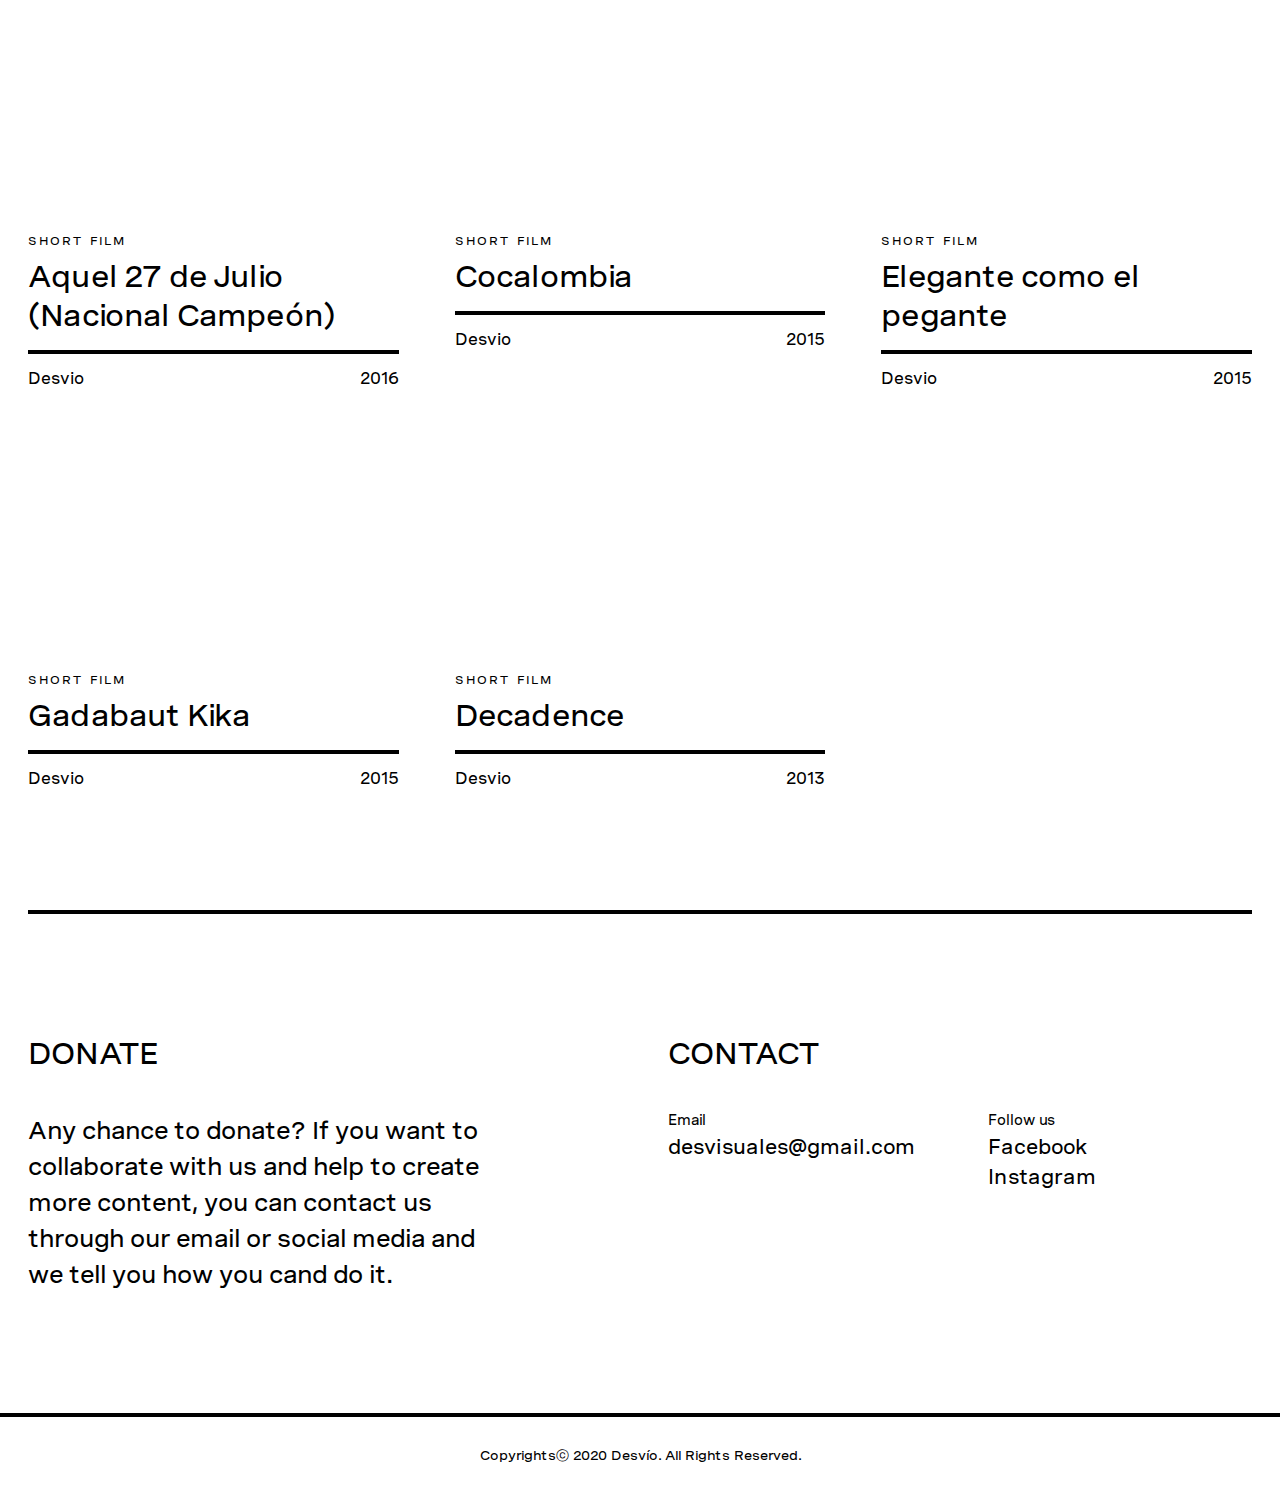
==== commit f2f41bd9: "Fix Date Anhell69" ====
--- a/index.html
+++ b/index.html
@@ -57,7 +57,7 @@
           <img src="images/anhell69.gif" alt="Anhell69" />
           <div class="slide-description slide-description--black">
             <span class="slide-description__eyebrow">
-              2021 / Feature Length Hybrid Film</span
+              2022 / Feature Length Hybrid Film</span
             >
             <a href="#item-details" class="slide-description__link">
               <span class="slide-description__title"> Anhell69</span>
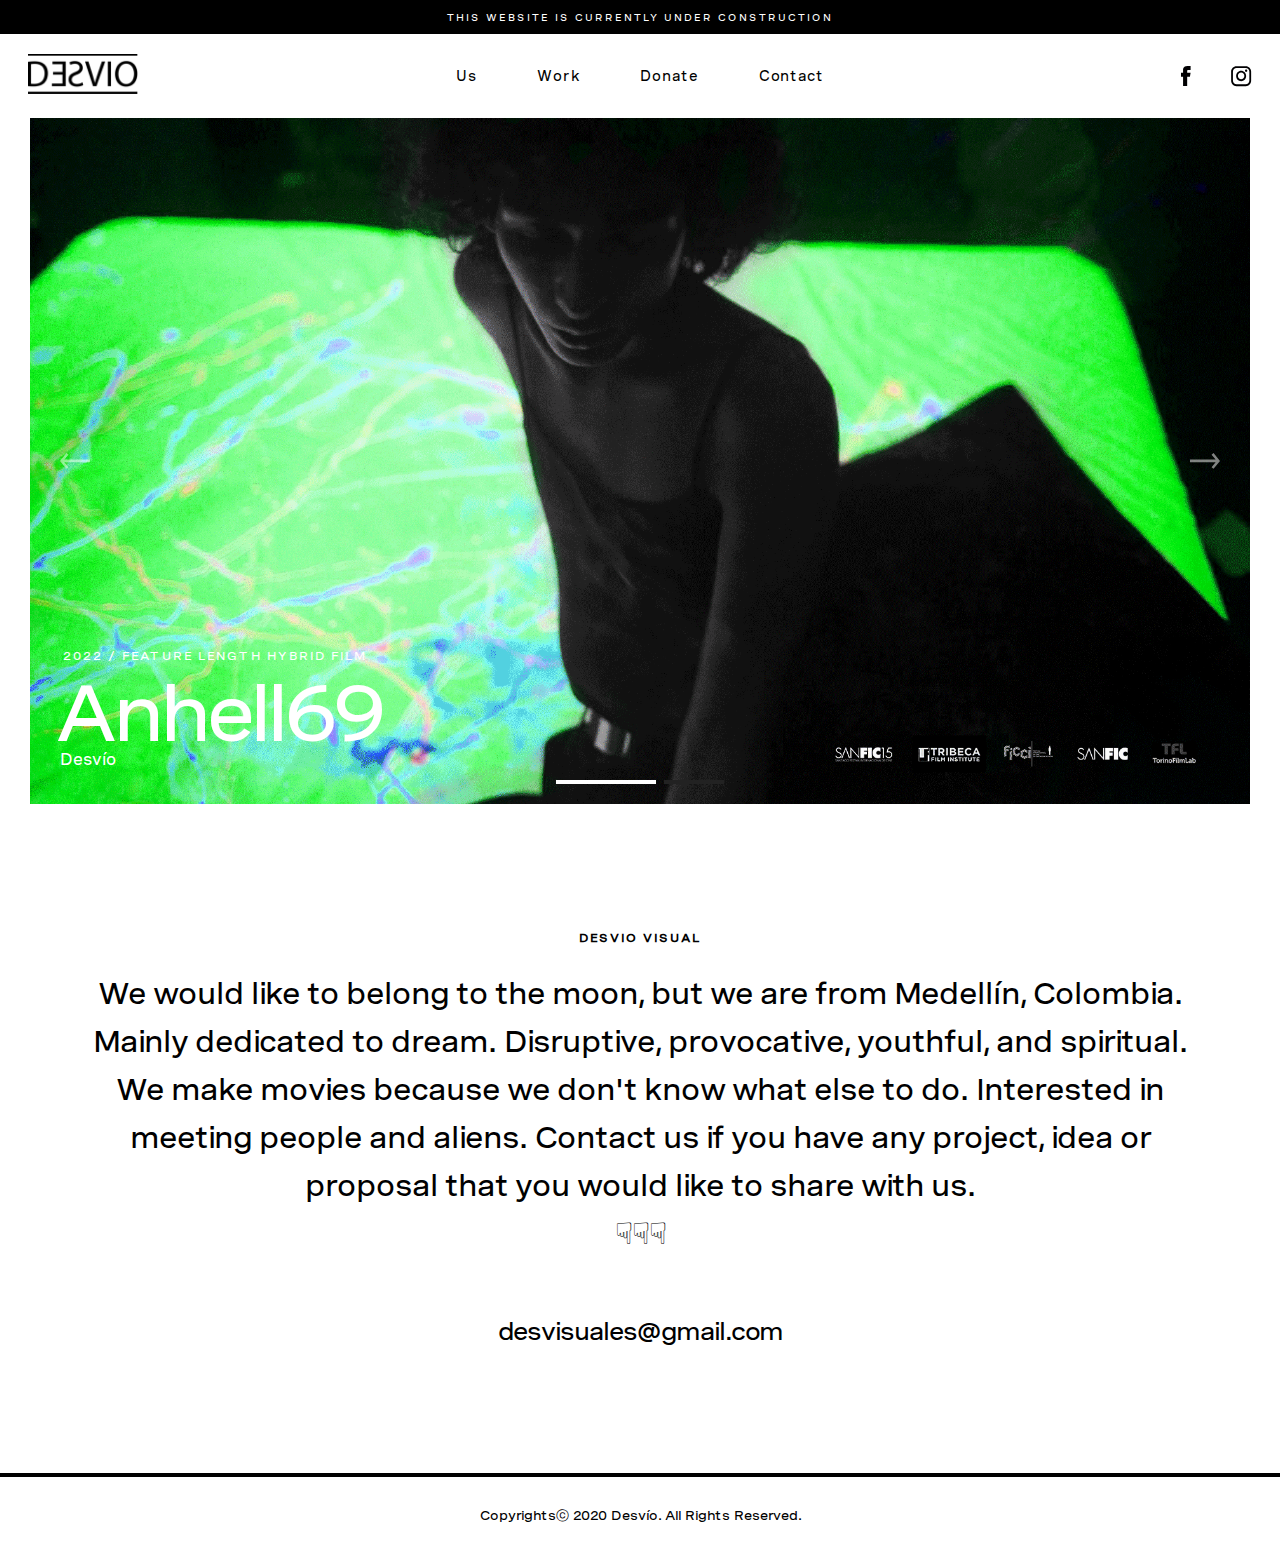
==== commit 9bae3f9c: "Fix bugs" ====
--- a/index.html
+++ b/index.html
@@ -54,16 +54,16 @@
     <div class="slider">
       <div class="slider-container">
         <div class="mySlides fade">
-          <img src="images/anhell69.gif" alt="Anhell69" />
-          <div class="slide-description slide-description--black">
-            <span class="slide-description__eyebrow">
-              2022 / Feature Length Hybrid Film</span
-            >
-            <a href="#item-details" class="slide-description__link">
+          <a href="#item-details" class="slide-description__link">
+            <img src="images/anhell69.gif" alt="Anhell69" />
+            <div class="slide-description slide-description--black">
+              <span class="slide-description__eyebrow">
+                2022 / Feature Length Hybrid Film
+              </span>
               <span class="slide-description__title"> Anhell69</span>
-            </a>
-            <span class="slide-description__director"> Desvío</span>
-          </div>
+              <span class="slide-description__director"> Desvío</span>
+            </div>
+          </a>
         </div>
         <div class="mySlides fade">
           <img src="images/son_of_sodom.gif" alt="Son of sodom" />
@@ -80,12 +80,12 @@
             src="images/icons/Icon-arrow-left-slider.svg"
             alt="Arrow Left Slider"
         /></a>
-        <a class="next" onclick="plusSlides(1)"
-          ><img
+        <a class="next" onclick="plusSlides(1)">
+          <img
             src="images/icons/Icon-arrow-slider.svg"
             alt="Arrow RightSlider"
-        /></a>
-
+          />
+        </a>
         <div class="slider-dots">
           <span class="dot" onclick="currentSlide(1)"> </span>
           <span class="dot" onclick="currentSlide(2)"></span>
@@ -95,7 +95,7 @@
     <main>
       <div class="container">
         <div class="stament">
-          <h5 class="stament-title">Band of savages</h5>
+          <h5 class="stament-title">DESVIO Visual</h5>
           <p class="stament-description">
             We would like to belong to the moon, but we are from Medellín,
             Colombia. Mainly dedicated to dream. Disruptive, provocative,
@@ -103,14 +103,18 @@
             else to do. Interested in meeting people and aliens. Contact us if
             you have any project, idea or proposal that you would like to share
             with us.
+            <br />
+            ☟☟☟
+            <br />
+            <br />
+            <small>desvisuales@gmail.com</small>
           </p>
-          <hr class="separator" />
-        </div>
-
-        <div class="last-work-container">
+        </div>
+
+        <!-- <div class="last-work-container">
           <div class="last-work-header">
             <h2 class="last-work-header__title">
-              Last Work
+              Last Works
             </h2>
             <a href="" class="last-work-header__link">
               See all
@@ -125,6 +129,125 @@
             <div class="element-tile">
               <div class="element-tile__media">
                 <iframe
+                  src="https://www.youtube.com/embed/8o24Tc1BfIw"
+                  frameborder="0"
+                  allow="accelerometer; autoplay; encrypted-media; gyroscope; picture-in-picture"
+                  allowfullscreen
+                ></iframe>
+              </div>
+              <h6 class="element-tile__eyebrow">
+                Short Film
+              </h6>
+              <h2 class="element-tile__title">
+                Decadence
+              </h2>
+              <hr class="separator element-tile__separator" />
+
+              <span class="element-tile__director">
+                Desvio
+              </span>
+              <span class="element-tile__year">
+                2013
+              </span>
+            </div>
+            <div class="element-tile">
+              <div class="element-tile__media">
+                <iframe
+                  src="https://player.vimeo.com/video/106075002?title=0&byline=0&portrait=0"
+                  frameborder="0"
+                  allow="autoplay; fullscreen"
+                  allowfullscreen
+                ></iframe>
+                <script src="https://player.vimeo.com/api/player.js"></script>
+              </div>
+              <h6 class="element-tile__eyebrow">
+                Short Film
+              </h6>
+              <h2 class="element-tile__title">
+                Elegante como el pegante
+              </h2>
+              <hr class="separator element-tile__separator" />
+              <span class="element-tile__director">
+                Desvio
+              </span>
+              <span class="element-tile__year">
+                2015
+              </span>
+            </div>
+            <div class="element-tile">
+              <div class="element-tile__media">
+                <iframe
+                  src="https://www.youtube.com/embed/OavfVPqR9Fc"
+                  frameborder="0"
+                  allow="accelerometer; autoplay; encrypted-media; gyroscope; picture-in-picture"
+                  allowfullscreen
+                ></iframe>
+              </div>
+              <h6 class="element-tile__eyebrow">
+                Short Film
+              </h6>
+              <h2 class="element-tile__title">
+                Cocalombia
+              </h2>
+              <hr class="separator element-tile__separator" />
+              <span class="element-tile__director">
+                Desvio
+              </span>
+              <span class="element-tile__year">
+                2015
+              </span>
+            </div>
+            <div class="element-tile">
+              <div class="element-tile__media">
+                <iframe
+                  src="https://www.youtube.com/embed/sgdXY-Kqw4E"
+                  frameborder="0"
+                  allow="accelerometer; autoplay; encrypted-media; gyroscope; picture-in-picture"
+                  allowfullscreen
+                ></iframe>
+              </div>
+              <h6 class="element-tile__eyebrow">
+                Short Film
+              </h6>
+              <h2 class="element-tile__title">
+                Gadabaut Kika
+              </h2>
+              <hr class="separator element-tile__separator" />
+              <span class="element-tile__director">
+                Desvio
+              </span>
+              <span class="element-tile__year">
+                2015
+              </span>
+            </div>
+            <div class="element-tile">
+              <div class="element-tile__media">
+                <iframe
+                  width="100%"
+                  height="100%"
+                  src="https://www.youtube.com/embed/dAKyn4TpWzw"
+                  frameborder="0"
+                  allow="accelerometer; autoplay; encrypted-media; gyroscope; picture-in-picture"
+                  allowfullscreen
+                ></iframe>
+              </div>
+              <h6 class="element-tile__eyebrow">
+                Short Film
+              </h6>
+              <h2 class="element-tile__title">
+                Perdidos en el paraiso
+              </h2>
+              <hr class="separator element-tile__separator" />
+              <span class="element-tile__director">
+                Desvio
+              </span>
+              <span class="element-tile__year">
+                2014
+              </span>
+            </div>
+            <div class="element-tile">
+              <div class="element-tile__media">
+                <iframe
                   src="https://www.youtube.com/embed/yC8WXFBJ1Y8"
                   frameborder="0"
                   allow="accelerometer; autoplay; encrypted-media; gyroscope; picture-in-picture"
@@ -145,115 +268,21 @@
                 2016
               </span>
             </div>
-            <div class="element-tile">
-              <div class="element-tile__media">
-                <iframe
-                  src="https://www.youtube.com/embed/OavfVPqR9Fc"
-                  frameborder="0"
-                  allow="accelerometer; autoplay; encrypted-media; gyroscope; picture-in-picture"
-                  allowfullscreen
-                ></iframe>
-              </div>
-              <h6 class="element-tile__eyebrow">
-                Short Film
-              </h6>
-              <h2 class="element-tile__title">
-                Cocalombia
-              </h2>
-              <hr class="separator element-tile__separator" />
-              <span class="element-tile__director">
-                Desvio
-              </span>
-              <span class="element-tile__year">
-                2015
-              </span>
-            </div>
-            <div class="element-tile">
-              <div class="element-tile__media">
-                <iframe
-                  src="https://player.vimeo.com/video/106075002?title=0&byline=0&portrait=0"
-                  frameborder="0"
-                  allow="autoplay; fullscreen"
-                  allowfullscreen
-                ></iframe>
-                <script src="https://player.vimeo.com/api/player.js"></script>
-              </div>
-              <h6 class="element-tile__eyebrow">
-                Short Film
-              </h6>
-              <h2 class="element-tile__title">
-                Elegante como el pegante
-              </h2>
-              <hr class="separator element-tile__separator" />
-              <span class="element-tile__director">
-                Desvio
-              </span>
-              <span class="element-tile__year">
-                2015
-              </span>
-            </div>
-            <div class="element-tile">
-              <div class="element-tile__media">
-                <iframe
-                  src="https://www.youtube.com/embed/sgdXY-Kqw4E"
-                  frameborder="0"
-                  allow="accelerometer; autoplay; encrypted-media; gyroscope; picture-in-picture"
-                  allowfullscreen
-                ></iframe>
-              </div>
-              <h6 class="element-tile__eyebrow">
-                Short Film
-              </h6>
-              <h2 class="element-tile__title">
-                Gadabaut Kika
-              </h2>
-              <hr class="separator element-tile__separator" />
-              <span class="element-tile__director">
-                Desvio
-              </span>
-              <span class="element-tile__year">
-                2015
-              </span>
-            </div>
-            <div class="element-tile">
-              <div class="element-tile__media">
-                <iframe
-                  src="https://www.youtube.com/embed/8o24Tc1BfIw"
-                  frameborder="0"
-                  allow="accelerometer; autoplay; encrypted-media; gyroscope; picture-in-picture"
-                  allowfullscreen
-                ></iframe>
-              </div>
-              <h6 class="element-tile__eyebrow">
-                Short Film
-              </h6>
-              <h2 class="element-tile__title">
-                Decadence
-              </h2>
-              <hr class="separator element-tile__separator" />
-
-              <span class="element-tile__director">
-                Desvio
-              </span>
-              <span class="element-tile__year">
-                2013
-              </span>
-            </div>
-          </div>
-        </div>
-        <hr class="separator" />
+          </div>
+        </div> -->
+        <!-- <hr class="separator" /> -->
       </div>
     </main>
     <footer class="footer">
       <div class="container container-footer">
-        <div class="donate">
+        <!-- <div class="donate">
           <h2 class="donate-title">
             Donate
           </h2>
           <p class="donate-description">
             Any chance to donate? If you want to collaborate with us and help to
             create more content, you can contact us through our email or social
-            media and we tell you how you cand do it.
+            media and we tell you how you can do it.
           </p>
         </div>
         <div class="contact">
@@ -299,7 +328,7 @@
               </div>
             </div>
           </div>
-        </div>
+        </div> -->
       </div>
       <hr class="separator footer__separator" />
       <small class="footer__copyrights"
--- a/styles/styles.css
+++ b/styles/styles.css
@@ -91,15 +91,15 @@
   margin: 20px 0;
 }
 
-main {
-  margin-bottom: 120px;
-}
-
 .container {
   margin: 0 auto;
   max-width: 1920px;
   padding: 0 28px;
   width: 100%;
+}
+
+.separator-main {
+  margin-bottom: 120px;
 }
 
 .container-header {
@@ -156,7 +156,7 @@
 }
 
 .stament {
-  margin-bottom: 120px;
+  /* margin-bottom: 120px; */
   text-align: center;
 }
 
@@ -172,7 +172,7 @@
   font-size: 30px;
   letter-spacing: -1px;
   line-height: 1.6;
-  margin: 0 auto 120px;
+  margin: 0 auto;
   max-width: 1144px;
   width: 100%;
 }
@@ -272,7 +272,7 @@
 }
 
 .contact {
-  grid-column: 7 / 13;
+  grid-column: 1 / 7;
 }
 
 .contact-container {
--- a/styles/filter-styles.css
+++ b/styles/filter-styles.css
@@ -3,7 +3,7 @@
 }
 
 .slider-container {
-  margin: auto;
+  margin: 0 auto 120px;
   max-width: 1920px;
   padding: 0 30px;
   position: relative;
@@ -46,7 +46,6 @@
   font-size: 80px;
   line-height: 1;
   letter-spacing: -5px;
-  margin-bottom: 50px;
   margin-left: -0.3rem;
 }
 
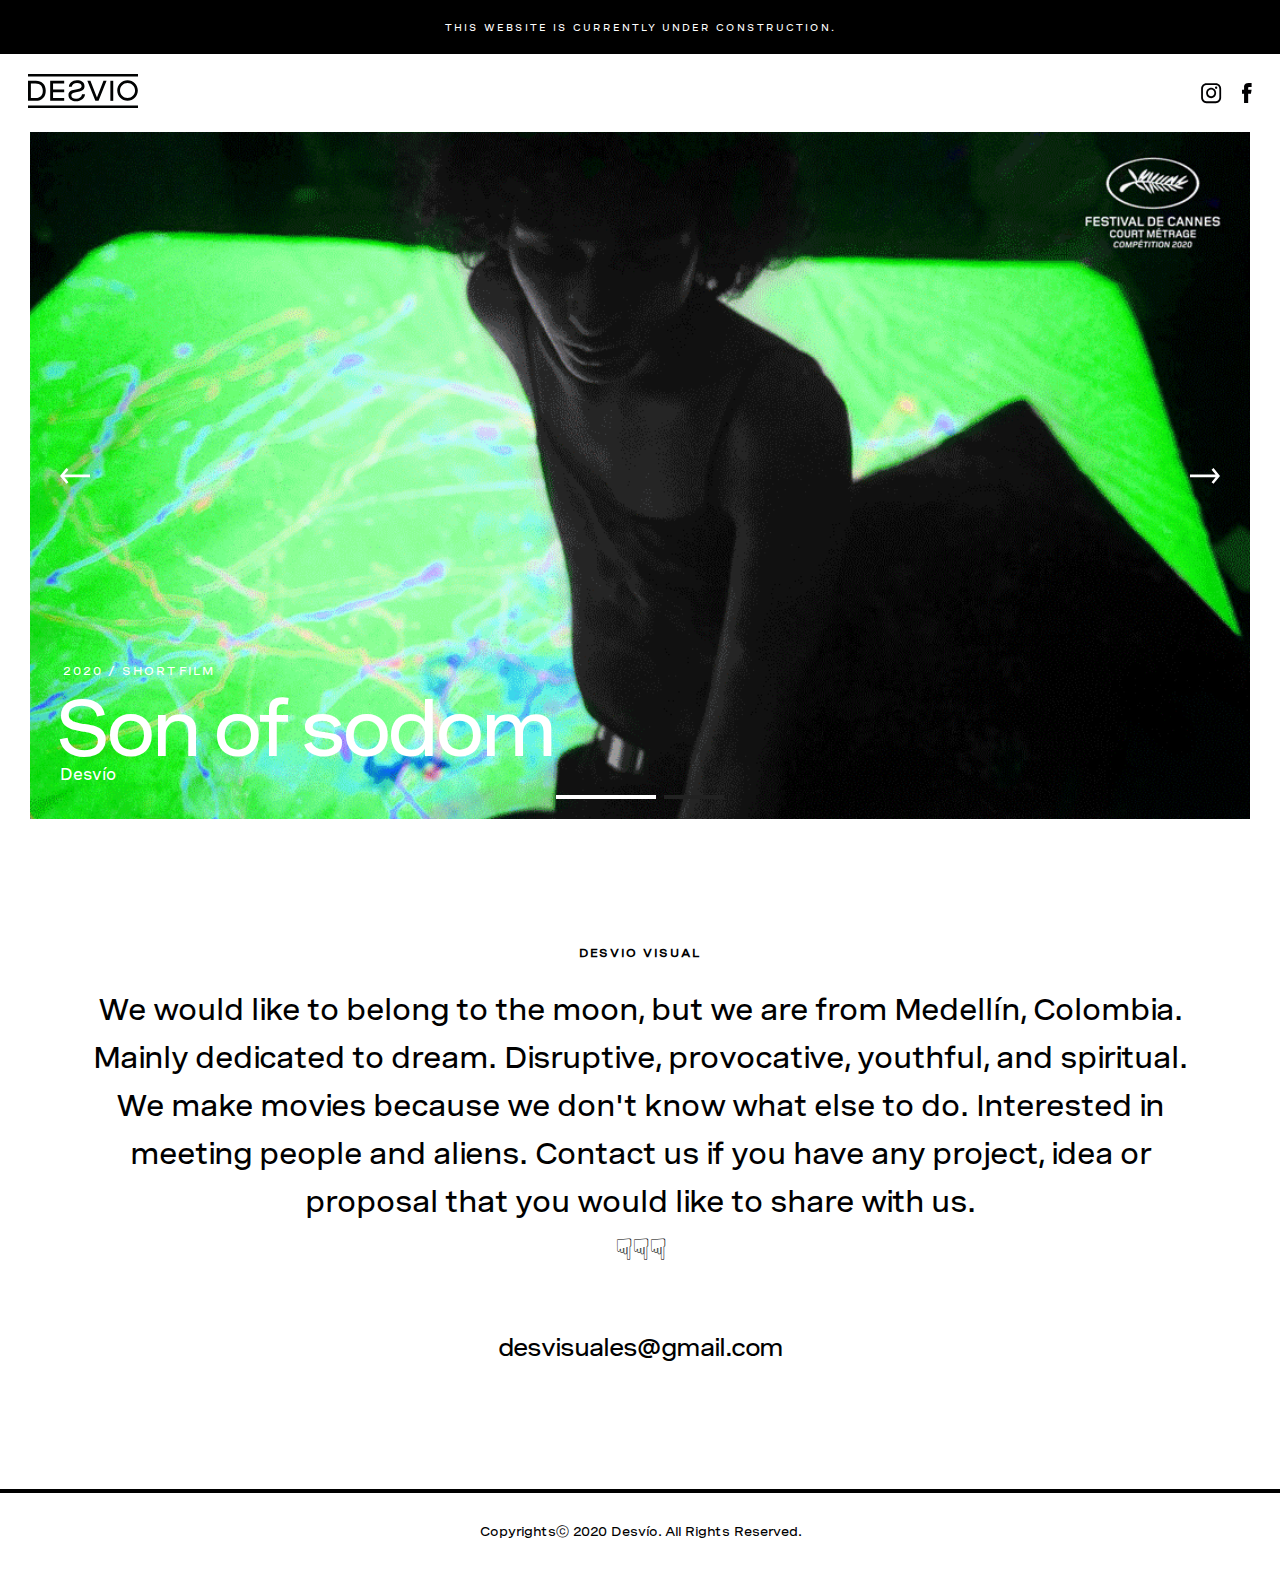
==== commit b894fa40: "Update 2 shortfilms" ====
--- a/index.html
+++ b/index.html
@@ -17,30 +17,33 @@
   <body>
     <div class="auxiliary-bar">
       <small>
-        This website is currently under construction
+        This website is currently under construction.
       </small>
     </div>
     <header class="header">
       <div class="container container-header">
         <div class="header-logo">
-          <img src="images/logo.png" alt="DESVIO logo" />
+          <img src="images/logo.svg" alt="DESVIO logo" />
         </div>
 
-        <ul class="menu">
+        <!-- <ul class="menu">
           <li class="menu-item"><a href="#" class="menu-link">Us</a></li>
           <li class="menu-item"><a href="#" class="menu-link">Work</a></li>
           <li class="menu-item"><a href="#" class="menu-link">Donate</a></li>
           <li class="menu-item"><a href="#" class="menu-link">Contact</a></li>
-        </ul>
+        </ul> -->
 
         <ul class="social-media">
-          <li class="social-media-item social-media-face">
+          <!-- <li class="social-media-item social-media-vimeo">
             <a href="https://www.facebook.com/desviotv/" target="a_blank">
               <img src="images/icons/icon-facebook.svg" alt="Icon Facebook"
             /></a>
-          </li>
-
-          <li class="social-media-item social-media-face"></li>
+          </li> -->
+          <!-- <li class="social-media-item social-media-you-tube">
+            <a href="https://www.facebook.com/desviotv/" target="a_blank">
+              <img src="images/icons/icon-facebook.svg" alt="Icon Facebook"
+            /></a>
+          </li> -->
           <li class="social-media-item social-media-insta">
             <a
               href="https://www.instagram.com/desviovisual/?hl=es-la"
@@ -48,12 +51,34 @@
               ><img src="images/icons/icon-instagram.svg" alt="Icon Instagram"
             /></a>
           </li>
+          <li class="social-media-item social-media-face">
+            <a href="https://www.facebook.com/desviotv/" target="a_blank">
+              <img src="images/icons/icon-facebook.svg" alt="Icon Facebook"
+            /></a>
+          </li>
+          <!-- <li class="social-media-item social-media-spotify">
+            <a
+              href="https://www.instagram.com/desviovisual/?hl=es-la"
+              target="a_blank"
+              ><img src="images/icons/icon-instagram.svg" alt="Icon Instagram"
+            /></a>
+          </li> -->
         </ul>
       </div>
     </header>
     <div class="slider">
       <div class="slider-container">
         <div class="mySlides fade">
+          <img src="images/son_of_sodom.gif" alt="Son of sodom" />
+          <div class="slide-description slide-description--black">
+            <span class="slide-description__eyebrow"> 2020 / shortfilm </span>
+            <a class="slide-description__link" href="#">
+              <span class="slide-description__title"> Son of sodom</span>
+            </a>
+            <span class="slide-description__director"> Desvío</span>
+          </div>
+        </div>
+        <div class="mySlides fade">
           <a href="#item-details" class="slide-description__link">
             <img src="images/anhell69.gif" alt="Anhell69" />
             <div class="slide-description slide-description--black">
@@ -64,16 +89,6 @@
               <span class="slide-description__director"> Desvío</span>
             </div>
           </a>
-        </div>
-        <div class="mySlides fade">
-          <img src="images/son_of_sodom.gif" alt="Son of sodom" />
-          <div class="slide-description slide-description--black">
-            <span class="slide-description__eyebrow"> 2021 / shortfilm </span>
-            <a class="slide-description__link" href="#">
-              <span class="slide-description__title"> Son of sodom</span>
-            </a>
-            <span class="slide-description__director"> Desvío</span>
-          </div>
         </div>
         <a class="prev" onclick="plusSlides(-1)"
           ><img
@@ -335,7 +350,6 @@
         >Copyrightsⓒ 2020 Desvío. All Rights Reserved.</small
       >
     </footer>
-
     <div id="item-details" class="modal item-details">
       <div class="item-container">
         <a class="close-button" href="#">
@@ -357,6 +371,11 @@
           <div class="data-info">
             <span class="data-info__title">Stage</span>
             <span class="data-info__description">Development Stage</span>
+          </div>
+          <div class="data-info">
+            <span class="data-info__title">Support by</span>
+            <span class="data-info__description">Tribeca All Access</span>
+            <span class="data-info__description">IBF Europe Coproduction</span>
           </div>
           <div class="data-info">
             <span class="data-info__title">Year</span>
--- a/styles/styles.css
+++ b/styles/styles.css
@@ -82,7 +82,7 @@
   color: white;
   font-size: 12px;
   letter-spacing: 2px;
-  padding: 10px 20px;
+  padding: 20px 20px;
   text-align: center;
   text-transform: uppercase;
 }
--- a/styles/filter-styles.css
+++ b/styles/filter-styles.css
@@ -57,7 +57,7 @@
 .prev,
 .next {
   cursor: pointer;
-  opacity: 0.5;
+  opacity: 1;
   padding: 30px;
   position: absolute;
   top: 50%;
@@ -81,7 +81,6 @@
 .prev:hover,
 .next:hover {
   color: red;
-  opacity: 1;
   transform: translateX(-10px) translateY(-50%);
 }
 
